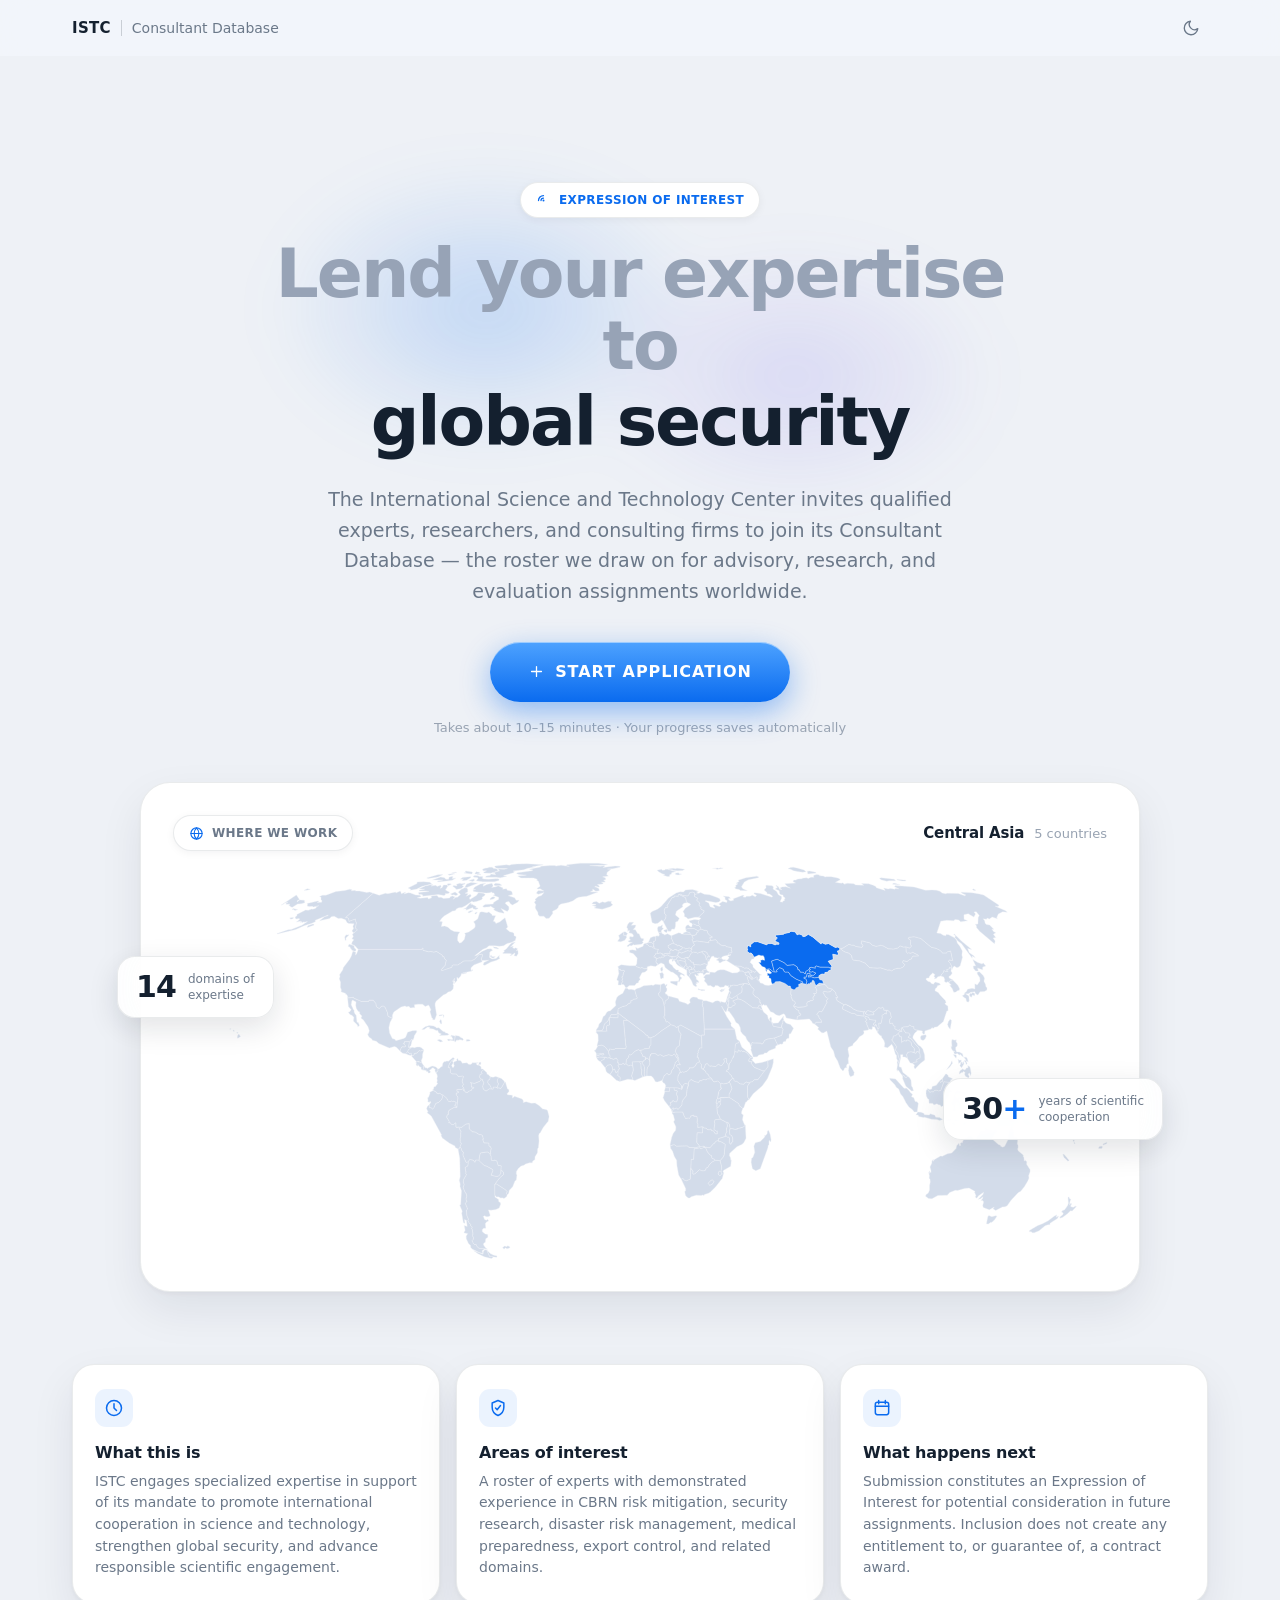
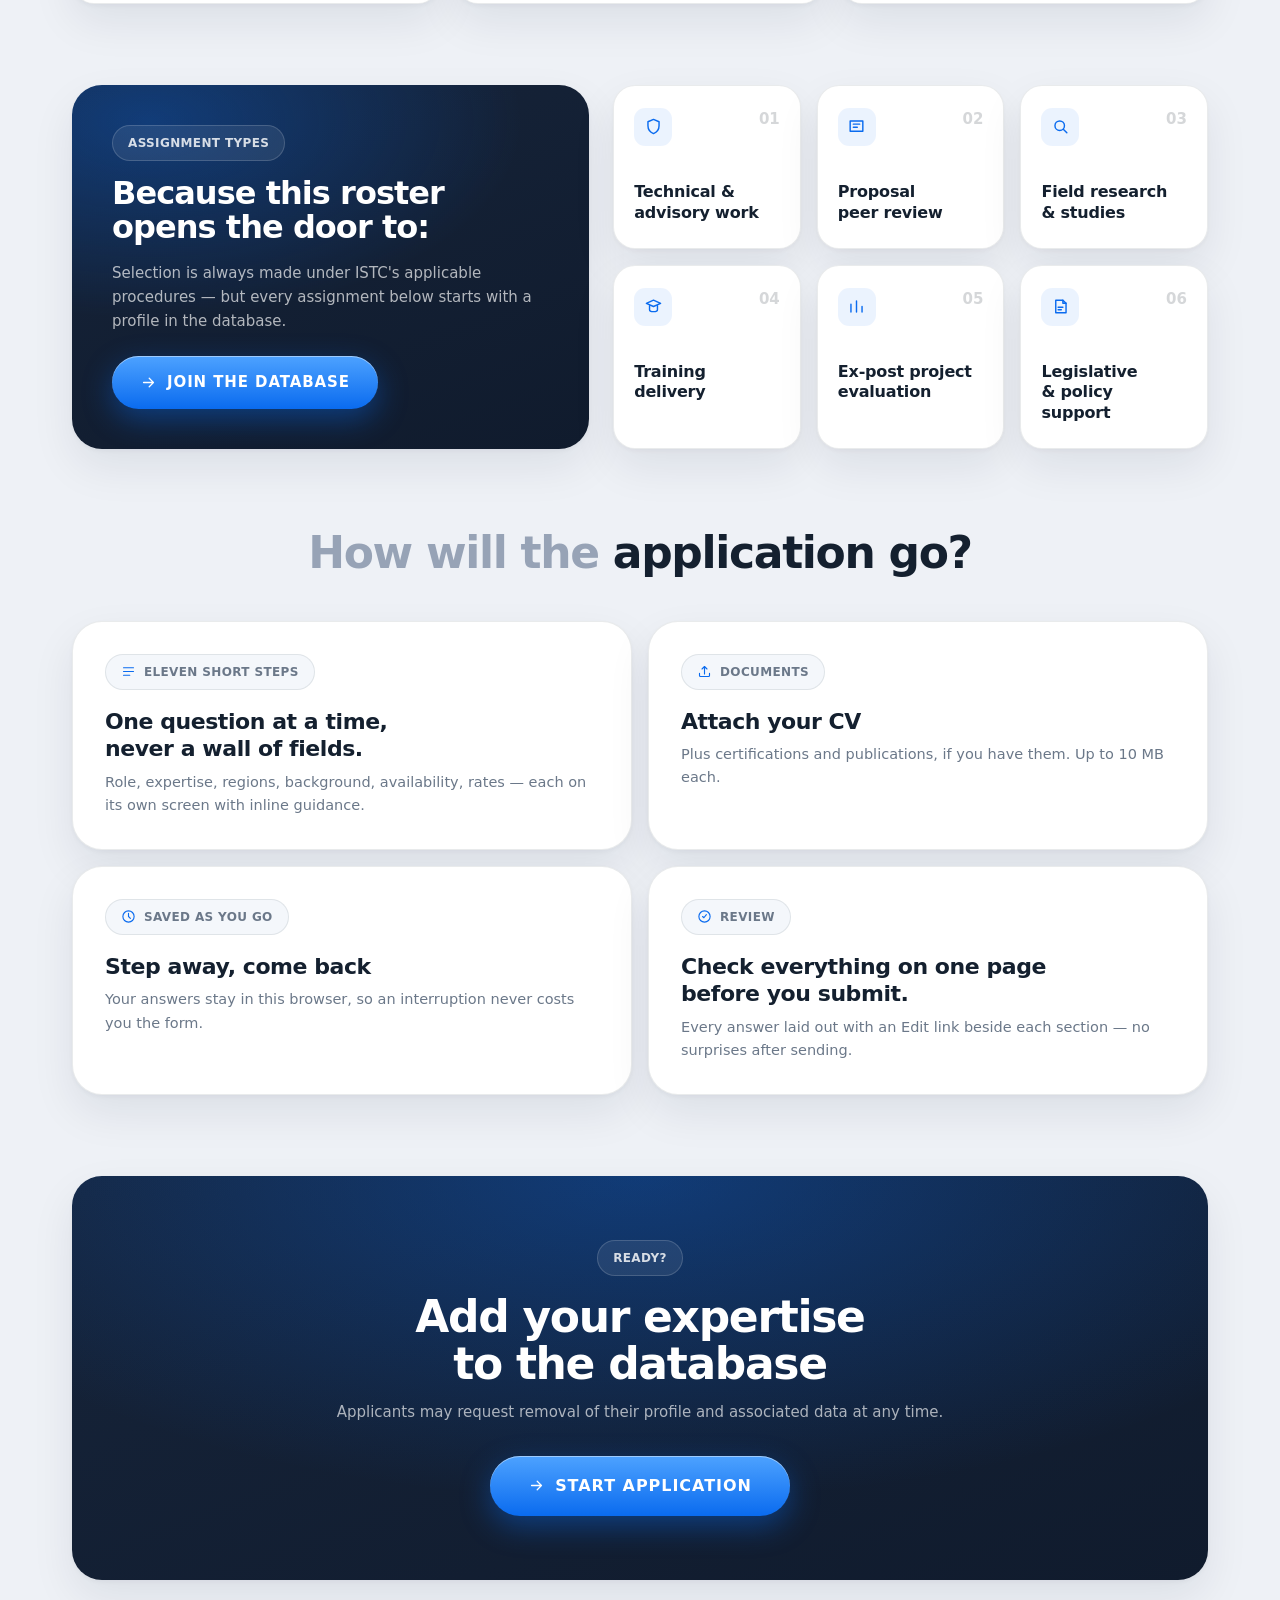
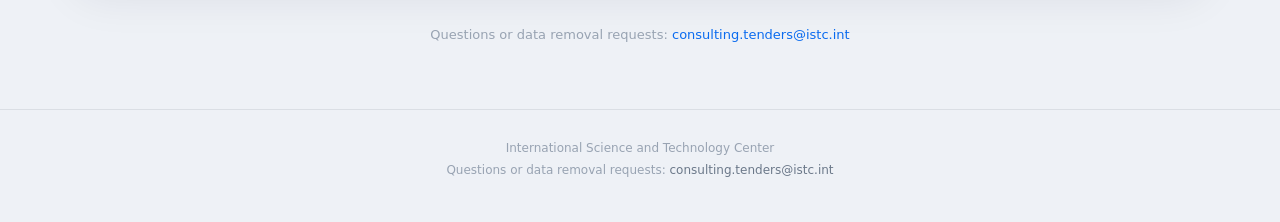
==== index.html @ 2505aa6f "Add a solid/duotone icon set across the form 40 hand-built glyphs (filled shapes with a lighter back" ====
<!DOCTYPE html>
<html lang="en">
<head>
  <meta charset="UTF-8" />
  <meta name="viewport" content="width=device-width, initial-scale=1.0" />
  <script>try { document.documentElement.dataset.theme = localStorage.getItem('istc-theme') || 'light'; } catch (e) { document.documentElement.dataset.theme = 'light'; }</script>
  <title>ISTC Consultant Database — Expression of Interest</title>
  <meta name="description" content="Submit an Expression of Interest for inclusion in the ISTC Consultant Database." />
  <link rel="icon" href="data:image/svg+xml,%3Csvg xmlns='http://www.w3.org/2000/svg' viewBox='0 0 64 64'%3E%3Crect width='64' height='64' rx='14' fill='%230a6bef'/%3E%3Ctext x='32' y='42' font-family='-apple-system,Helvetica,Arial' font-size='26' font-weight='700' fill='white' text-anchor='middle'%3EI%3C/text%3E%3C/svg%3E" />
  <!-- ?v= is a cache-busting token: bump it on every deploy so returning
       visitors never run a stale mix of old CSS with new JS. -->
  <link rel="stylesheet" href="styles.css?v=2026-08-10b" />
</head>
<body>

  <header class="site-header" id="siteHeader">
    <div class="header-inner">
      <div class="brand">
        <span class="brand-mark">ISTC</span>
        <span class="brand-divider" aria-hidden="true"></span>
        <span class="brand-name">Consultant Database</span>
      </div>
      <div class="header-actions">
        <div class="step-indicator" id="stepIndicator" aria-live="polite"></div>
        <button class="theme-toggle" id="themeToggle" type="button" aria-label="Switch to dark appearance">
          <svg class="icon-moon" viewBox="0 0 24 24" fill="none" stroke="currentColor" stroke-width="1.8" stroke-linecap="round" stroke-linejoin="round" aria-hidden="true"><path d="M21 12.8A9 9 0 1 1 11.2 3a7 7 0 0 0 9.8 9.8z"/></svg>
          <svg class="icon-sun" viewBox="0 0 24 24" fill="none" stroke="currentColor" stroke-width="1.8" stroke-linecap="round" stroke-linejoin="round" aria-hidden="true"><circle cx="12" cy="12" r="4"/><path d="M12 2v2m0 16v2M4.9 4.9l1.4 1.4m11.4 11.4l1.4 1.4M2 12h2m16 0h2M4.9 19.1l1.4-1.4m11.4-11.4l1.4-1.4"/></svg>
        </button>
      </div>
    </div>
    <div class="progress-track" aria-hidden="true">
      <div class="progress-fill" id="progressFill"></div>
    </div>
    <nav class="stepper" id="stepper" aria-label="Application steps" hidden>
      <div class="stepper-track" id="stepperTrack"></div>
    </nav>
  </header>

  <main id="main">

    <!-- ============ LANDING ============ -->
    <section class="step step-intro" data-step="intro">

      <div class="hero">
        <div class="hero-glow" aria-hidden="true"></div>

        <span class="pill pill-live">
          <svg viewBox="0 0 24 24" fill="none" stroke="currentColor" stroke-width="2" stroke-linecap="round" aria-hidden="true"><path d="M4 12a8 8 0 0 1 8-8"/><path d="M8 12a4 4 0 0 1 4-4"/><circle cx="12" cy="12" r="1.6" fill="currentColor" stroke="none"/></svg>
          Expression of Interest
        </span>

        <h1 class="hero-title">
          <span class="line"><span class="soft">Lend your expertise to</span></span>
          <span class="line"><span class="strong">global security</span></span>
        </h1>

        <p class="hero-lead">
          The International Science and Technology Center invites qualified experts,
          researchers, and consulting firms to join its Consultant Database —
          the roster we draw on for advisory, research, and evaluation assignments worldwide.
        </p>

        <div class="hero-cta">
          <button class="btn btn-glow btn-large" id="startBtn" type="button">
            <svg viewBox="0 0 24 24" fill="none" stroke="currentColor" stroke-width="1.8" stroke-linecap="round" stroke-linejoin="round" aria-hidden="true"><path d="M12 5v14M5 12h14"/></svg>
            Start application
          </button>
          <p class="hero-time">Takes about 10–15 minutes · Your progress saves automatically</p>
        </div>
      </div>

      <!-- Interactive world map -->
      <div class="map-showcase">
        <div class="map-showcase-head">
          <span class="pill">
            <svg viewBox="0 0 24 24" fill="none" stroke="currentColor" stroke-width="1.8" stroke-linecap="round" stroke-linejoin="round" aria-hidden="true"><circle cx="12" cy="12" r="9"/><path d="M3 12h18M12 3c2.5 2.6 3.8 5.7 3.8 9S14.5 18.4 12 21c-2.5-2.6-3.8-5.7-3.8-9S9.5 5.6 12 3z"/></svg>
            Where we work
          </span>
          <p class="map-showcase-caption" id="tourCaption" aria-live="polite">
            <span class="tour-region">Central Asia</span>
            <span class="tour-count">5 countries</span>
          </p>
        </div>
        <div class="map-stage" id="showcaseMap"></div>
        <div class="map-float map-float-a">
          <span class="map-float-num">14</span>
          <span class="map-float-label">domains of<br />expertise</span>
        </div>
        <div class="map-float map-float-b">
          <span class="map-float-num">30<span class="plus">+</span></span>
          <span class="map-float-label">years of scientific<br />cooperation</span>
        </div>
      </div>

      <!-- What this is -->
      <section class="intro-section">
        <div class="intro-cards">
          <div class="intro-card">
            <div class="intro-card-icon" aria-hidden="true">
              <svg viewBox="0 0 24 24" fill="none" stroke="currentColor" stroke-width="1.8" stroke-linecap="round" stroke-linejoin="round"><circle cx="12" cy="12" r="9"/><path d="M12 7v5l3 3"/></svg>
            </div>
            <h3>What this is</h3>
            <p>ISTC engages specialized expertise in support of its mandate to promote international cooperation in science and technology, strengthen global security, and advance responsible scientific engagement.</p>
          </div>
          <div class="intro-card">
            <div class="intro-card-icon" aria-hidden="true">
              <svg viewBox="0 0 24 24" fill="none" stroke="currentColor" stroke-width="1.8" stroke-linecap="round" stroke-linejoin="round"><path d="M9 12l2 2 4-5"/><path d="M12 3l7 3v5c0 5-3.5 8.5-7 10-3.5-1.5-7-5-7-10V6l7-3z"/></svg>
            </div>
            <h3>Areas of interest</h3>
            <p>A roster of experts with demonstrated experience in CBRN risk mitigation, security research, disaster risk management, medical preparedness, export control, and related domains.</p>
          </div>
          <div class="intro-card">
            <div class="intro-card-icon" aria-hidden="true">
              <svg viewBox="0 0 24 24" fill="none" stroke="currentColor" stroke-width="1.8" stroke-linecap="round" stroke-linejoin="round"><rect x="4" y="5" width="16" height="15" rx="2.5"/><path d="M8 3v4M16 3v4M4 10h16"/></svg>
            </div>
            <h3>What happens next</h3>
            <p>Submission constitutes an Expression of Interest for potential consideration in future assignments. Inclusion does not create any entitlement to, or guarantee of, a contract award.</p>
          </div>
        </div>
      </section>

      <!-- What you could work on -->
      <section class="work-section">
        <div class="work-dark">
          <span class="pill pill-dark">Assignment types</span>
          <h2 class="work-dark-title">
            Because this roster<br />opens the door to:
          </h2>
          <p class="work-dark-text">
            Selection is always made under ISTC's applicable procedures — but every
            assignment below starts with a profile in the database.
          </p>
          <button class="btn btn-glow" id="startBtn3" type="button">
            <svg viewBox="0 0 24 24" fill="none" stroke="currentColor" stroke-width="1.8" stroke-linecap="round" stroke-linejoin="round" aria-hidden="true"><path d="M5 12h14M13 6l6 6-6 6"/></svg>
            Join the database
          </button>
        </div>

        <div class="work-grid">
          <article class="work-card">
            <span class="work-icon" aria-hidden="true">
              <svg viewBox="0 0 24 24" fill="none" stroke="currentColor" stroke-width="1.8" stroke-linecap="round" stroke-linejoin="round"><path d="M12 3l7 3v5c0 5-3.5 8.5-7 10-3.5-1.5-7-5-7-10V6l7-3z"/></svg>
            </span>
            <span class="work-num">01</span>
            <h3>Technical &amp;<br />advisory work</h3>
          </article>
          <article class="work-card">
            <span class="work-icon" aria-hidden="true">
              <svg viewBox="0 0 24 24" fill="none" stroke="currentColor" stroke-width="1.8" stroke-linecap="round" stroke-linejoin="round"><path d="M4 5h16v13H4z"/><path d="M8 9h8M8 13h5"/></svg>
            </span>
            <span class="work-num">02</span>
            <h3>Proposal<br />peer review</h3>
          </article>
          <article class="work-card">
            <span class="work-icon" aria-hidden="true">
              <svg viewBox="0 0 24 24" fill="none" stroke="currentColor" stroke-width="1.8" stroke-linecap="round" stroke-linejoin="round"><circle cx="11" cy="11" r="6"/><path d="M20 20l-4.5-4.5"/></svg>
            </span>
            <span class="work-num">03</span>
            <h3>Field research<br />&amp; studies</h3>
          </article>
          <article class="work-card">
            <span class="work-icon" aria-hidden="true">
              <svg viewBox="0 0 24 24" fill="none" stroke="currentColor" stroke-width="1.8" stroke-linecap="round" stroke-linejoin="round"><path d="M3 8l9-4 9 4-9 4-9-4z"/><path d="M7 11v5c0 1.4 2.2 2.5 5 2.5s5-1.1 5-2.5v-5"/></svg>
            </span>
            <span class="work-num">04</span>
            <h3>Training<br />delivery</h3>
          </article>
          <article class="work-card">
            <span class="work-icon" aria-hidden="true">
              <svg viewBox="0 0 24 24" fill="none" stroke="currentColor" stroke-width="1.8" stroke-linecap="round" stroke-linejoin="round"><path d="M5 19V9M12 19V5M19 19v-7"/></svg>
            </span>
            <span class="work-num">05</span>
            <h3>Ex-post project<br />evaluation</h3>
          </article>
          <article class="work-card">
            <span class="work-icon" aria-hidden="true">
              <svg viewBox="0 0 24 24" fill="none" stroke="currentColor" stroke-width="1.8" stroke-linecap="round" stroke-linejoin="round"><path d="M6 4h9l4 4v12H6z"/><path d="M15 4v4h4"/><path d="M9 13h6M9 16h4"/></svg>
            </span>
            <span class="work-num">06</span>
            <h3>Legislative<br />&amp; policy support</h3>
          </article>
        </div>
      </section>

      <!-- How it works -->
      <section class="how">
        <h2 class="section-title">
          <span class="soft">How will the</span>
          <span class="strong">application go?</span>
        </h2>
        <div class="how-grid">
          <article class="how-card how-card-wide">
            <span class="pill">
              <svg viewBox="0 0 24 24" fill="none" stroke="currentColor" stroke-width="1.8" stroke-linecap="round" stroke-linejoin="round" aria-hidden="true"><path d="M4 6h16M4 12h16M4 18h10"/></svg>
              Eleven short steps
            </span>
            <h3>One question at a time,<br />never a wall of fields.</h3>
            <p>Role, expertise, regions, background, availability, rates — each on its own screen with inline guidance.</p>
          </article>
          <article class="how-card">
            <span class="pill">
              <svg viewBox="0 0 24 24" fill="none" stroke="currentColor" stroke-width="1.8" stroke-linecap="round" stroke-linejoin="round" aria-hidden="true"><path d="M12 16V4m0 0L8 8m4-4l4 4"/><path d="M4 15v3.5A1.5 1.5 0 0 0 5.5 20h13a1.5 1.5 0 0 0 1.5-1.5V15"/></svg>
              Documents
            </span>
            <h3>Attach your CV</h3>
            <p>Plus certifications and publications, if you have them. Up to 10 MB each.</p>
          </article>
          <article class="how-card">
            <span class="pill">
              <svg viewBox="0 0 24 24" fill="none" stroke="currentColor" stroke-width="1.8" stroke-linecap="round" stroke-linejoin="round" aria-hidden="true"><circle cx="12" cy="12" r="9"/><path d="M12 7v5l3 3"/></svg>
              Saved as you go
            </span>
            <h3>Step away, come back</h3>
            <p>Your answers stay in this browser, so an interruption never costs you the form.</p>
          </article>
          <article class="how-card how-card-wide">
            <span class="pill">
              <svg viewBox="0 0 24 24" fill="none" stroke="currentColor" stroke-width="1.8" stroke-linecap="round" stroke-linejoin="round" aria-hidden="true"><path d="M9 12l2 2 4-5"/><circle cx="12" cy="12" r="9"/></svg>
              Review
            </span>
            <h3>Check everything on one page<br />before you submit.</h3>
            <p>Every answer laid out with an Edit link beside each section — no surprises after sending.</p>
          </article>
        </div>
      </section>

      <!-- Closing CTA -->
      <section class="closer">
        <span class="pill pill-dark">Ready?</span>
        <h2 class="closer-title">Add your expertise<br />to the database</h2>
        <p class="closer-text">
          Applicants may request removal of their profile and associated data at any time.
        </p>
        <button class="btn btn-glow btn-large" id="startBtn2" type="button">
          <svg viewBox="0 0 24 24" fill="none" stroke="currentColor" stroke-width="1.8" stroke-linecap="round" stroke-linejoin="round" aria-hidden="true"><path d="M5 12h14M13 6l6 6-6 6"/></svg>
          Start application
        </button>
      </section>

      <p class="intro-privacy">
        Questions or data removal requests:
        <a href="mailto:consulting.tenders@istc.int">consulting.tenders@istc.int</a>
      </p>
    </section>

    <form id="eoiForm" novalidate>

      <!-- ============ STEP 1 · APPLICATION TYPE ============ -->
      <section class="step" data-step="1" hidden>
        <div class="step-card">
          <h2 class="step-title" tabindex="-1">Application Type</h2>
          <p class="step-subtitle">Tell us how you would like to work with ISTC.</p>

          <fieldset class="field">
            <legend class="field-label">Role <span class="req" aria-hidden="true">*</span></legend>
            <div class="option-group" data-error-anchor="role">
              <label class="option">
                <input type="radio" name="role" value="Consultant (Technical / Advisory Assignments)" />
                <span class="option-check" aria-hidden="true"></span>
                <span class="option-body">
                  <span class="option-title">Consultant</span>
                  <span class="option-desc">Technical / advisory assignments</span>
                </span>
              </label>
              <label class="option">
                <input type="radio" name="role" value="Peer reviewer (Proposal / Project Evaluation)" />
                <span class="option-check" aria-hidden="true"></span>
                <span class="option-body">
                  <span class="option-title">Peer reviewer</span>
                  <span class="option-desc">Proposal / project evaluation</span>
                </span>
              </label>
              <label class="option">
                <input type="radio" name="role" value="Researcher (research, implementation, training, and evaluation)" />
                <span class="option-check" aria-hidden="true"></span>
                <span class="option-body">
                  <span class="option-title">Researcher</span>
                  <span class="option-desc">Research, implementation, training, and evaluation</span>
                </span>
              </label>
            </div>
            <p class="field-error" data-error-for="role" role="alert" hidden></p>
          </fieldset>

          <fieldset class="field">
            <legend class="field-label">Legal Status <span class="req" aria-hidden="true">*</span></legend>
            <div class="option-group option-group-row" data-error-anchor="legalStatus">
              <label class="option">
                <input type="radio" name="legalStatus" value="Individual Consultant" />
                <span class="option-check" aria-hidden="true"></span>
                <span class="option-body">
                  <span class="option-title">Individual</span>
                  <span class="option-desc">Individual consultant</span>
                </span>
              </label>
              <label class="option">
                <input type="radio" name="legalStatus" value="Consulting Firm / Organization" />
                <span class="option-check" aria-hidden="true"></span>
                <span class="option-body">
                  <span class="option-title">Firm</span>
                  <span class="option-desc">Consulting firm / organization</span>
                </span>
              </label>
            </div>
            <p class="field-error" data-error-for="legalStatus" role="alert" hidden></p>
          </fieldset>
        </div>
      </section>

      <!-- ============ STEP 2 · GENERAL INFORMATION ============ -->
      <section class="step" data-step="2" hidden>
        <div class="step-card">
          <h2 class="step-title" tabindex="-1">General Information</h2>
          <p class="step-subtitle">How can we reach you?</p>

          <div class="field" id="orgNameField" hidden>
            <label class="field-label" for="orgName">Organization Name <span class="req" aria-hidden="true">*</span></label>
            <input class="text-input" type="text" id="orgName" name="orgName" autocomplete="organization" />
            <p class="field-error" data-error-for="orgName" role="alert" hidden></p>
          </div>

          <div class="field">
            <label class="field-label" for="fullName" id="fullNameLabel">Full Name <span class="req" aria-hidden="true">*</span></label>
            <input class="text-input" type="text" id="fullName" name="fullName" autocomplete="name" />
            <p class="field-error" data-error-for="fullName" role="alert" hidden></p>
          </div>

          <div class="field-row">
            <div class="field">
              <label class="field-label" for="nationality">Nationality <span class="req" aria-hidden="true">*</span></label>
              <input class="text-input" type="text" id="nationality" name="nationality" autocomplete="off" placeholder="Start typing…" />
              <p class="field-error" data-error-for="nationality" role="alert" hidden></p>
            </div>
            <div class="field">
              <label class="field-label" for="countryResidence">Country of Residence <span class="req" aria-hidden="true">*</span></label>
              <input class="text-input" type="text" id="countryResidence" name="countryResidence" autocomplete="off" placeholder="Start typing…" />
              <p class="field-error" data-error-for="countryResidence" role="alert" hidden></p>
            </div>
          </div>

          <div class="field-row">
            <div class="field">
              <label class="field-label" for="email">Email Address <span class="req" aria-hidden="true">*</span></label>
              <input class="text-input" type="email" id="email" name="email" autocomplete="email" inputmode="email" />
              <p class="field-error" data-error-for="email" role="alert" hidden></p>
            </div>
            <div class="field">
              <label class="field-label" for="phone">Phone Number <span class="req" aria-hidden="true">*</span></label>
              <input class="text-input" type="tel" id="phone" name="phone" autocomplete="tel" inputmode="tel" placeholder="+1 234 567 8900" />
              <p class="field-error" data-error-for="phone" role="alert" hidden></p>
            </div>
          </div>
        </div>
      </section>

      <!-- ============ STEP 3 · SUPPORTING DOCUMENTS ============ -->
      <section class="step" data-step="3" hidden>
        <div class="step-card">
          <h2 class="step-title" tabindex="-1">Supporting Documents</h2>
          <p class="step-subtitle">PDF or Word documents, one file each, up to 10 MB.</p>

          <div class="field">
            <span class="field-label" id="cvLabel">Curriculum Vitae <span class="req" aria-hidden="true">*</span></span>
            <div class="dropzone" data-file-key="cv" tabindex="0" role="button" aria-labelledby="cvLabel" aria-describedby="cvHint">
              <input type="file" accept=".pdf,.doc,.docx,.rtf,.odt,.txt" hidden />
              <div class="dropzone-empty">
                <svg class="dropzone-icon" viewBox="0 0 24 24" fill="none" stroke="currentColor" stroke-width="1.6" stroke-linecap="round" stroke-linejoin="round" aria-hidden="true"><path d="M12 16V4m0 0l-4 4m4-4l4 4"/><path d="M4 15v3.5A1.5 1.5 0 0 0 5.5 20h13a1.5 1.5 0 0 0 1.5-1.5V15"/></svg>
                <span class="dropzone-text"><strong>Choose a file</strong> or drag it here</span>
                <span class="dropzone-hint" id="cvHint">Max 10 MB</span>
              </div>
              <div class="file-chip" hidden>
                <svg class="file-chip-icon" viewBox="0 0 24 24" fill="none" stroke="currentColor" stroke-width="1.6" stroke-linecap="round" stroke-linejoin="round" aria-hidden="true"><path d="M14 3H7a2 2 0 0 0-2 2v14a2 2 0 0 0 2 2h10a2 2 0 0 0 2-2V8z"/><path d="M14 3v5h5"/></svg>
                <span class="file-chip-info">
                  <span class="file-chip-name"></span>
                  <span class="file-chip-size"></span>
                </span>
                <button type="button" class="file-chip-remove" aria-label="Remove file">
                  <svg viewBox="0 0 24 24" fill="none" stroke="currentColor" stroke-width="2" stroke-linecap="round" aria-hidden="true"><path d="M6 6l12 12M18 6L6 18"/></svg>
                </button>
              </div>
            </div>
            <p class="field-error" data-error-for="cv" role="alert" hidden></p>
          </div>

          <div class="field">
            <span class="field-label" id="certLabel">Relevant Certifications <span class="optional">Optional</span></span>
            <div class="dropzone" data-file-key="certifications" tabindex="0" role="button" aria-labelledby="certLabel">
              <input type="file" accept=".pdf,.doc,.docx,.rtf,.odt,.txt" hidden />
              <div class="dropzone-empty">
                <svg class="dropzone-icon" viewBox="0 0 24 24" fill="none" stroke="currentColor" stroke-width="1.6" stroke-linecap="round" stroke-linejoin="round" aria-hidden="true"><path d="M12 16V4m0 0l-4 4m4-4l4 4"/><path d="M4 15v3.5A1.5 1.5 0 0 0 5.5 20h13a1.5 1.5 0 0 0 1.5-1.5V15"/></svg>
                <span class="dropzone-text"><strong>Choose a file</strong> or drag it here</span>
                <span class="dropzone-hint">Max 10 MB</span>
              </div>
              <div class="file-chip" hidden>
                <svg class="file-chip-icon" viewBox="0 0 24 24" fill="none" stroke="currentColor" stroke-width="1.6" stroke-linecap="round" stroke-linejoin="round" aria-hidden="true"><path d="M14 3H7a2 2 0 0 0-2 2v14a2 2 0 0 0 2 2h10a2 2 0 0 0 2-2V8z"/><path d="M14 3v5h5"/></svg>
                <span class="file-chip-info">
                  <span class="file-chip-name"></span>
                  <span class="file-chip-size"></span>
                </span>
                <button type="button" class="file-chip-remove" aria-label="Remove file">
                  <svg viewBox="0 0 24 24" fill="none" stroke="currentColor" stroke-width="2" stroke-linecap="round" aria-hidden="true"><path d="M6 6l12 12M18 6L6 18"/></svg>
                </button>
              </div>
            </div>
            <p class="field-error" data-error-for="certifications" role="alert" hidden></p>
          </div>

          <div class="field">
            <span class="field-label" id="pubLabel">Publications <span class="optional">Optional</span></span>
            <div class="dropzone" data-file-key="publications" tabindex="0" role="button" aria-labelledby="pubLabel">
              <input type="file" accept=".pdf,.doc,.docx,.rtf,.odt,.txt" hidden />
              <div class="dropzone-empty">
                <svg class="dropzone-icon" viewBox="0 0 24 24" fill="none" stroke="currentColor" stroke-width="1.6" stroke-linecap="round" stroke-linejoin="round" aria-hidden="true"><path d="M12 16V4m0 0l-4 4m4-4l4 4"/><path d="M4 15v3.5A1.5 1.5 0 0 0 5.5 20h13a1.5 1.5 0 0 0 1.5-1.5V15"/></svg>
                <span class="dropzone-text"><strong>Choose a file</strong> or drag it here</span>
                <span class="dropzone-hint">Max 10 MB</span>
              </div>
              <div class="file-chip" hidden>
                <svg class="file-chip-icon" viewBox="0 0 24 24" fill="none" stroke="currentColor" stroke-width="1.6" stroke-linecap="round" stroke-linejoin="round" aria-hidden="true"><path d="M14 3H7a2 2 0 0 0-2 2v14a2 2 0 0 0 2 2h10a2 2 0 0 0 2-2V8z"/><path d="M14 3v5h5"/></svg>
                <span class="file-chip-info">
                  <span class="file-chip-name"></span>
                  <span class="file-chip-size"></span>
                </span>
                <button type="button" class="file-chip-remove" aria-label="Remove file">
                  <svg viewBox="0 0 24 24" fill="none" stroke="currentColor" stroke-width="2" stroke-linecap="round" aria-hidden="true"><path d="M6 6l12 12M18 6L6 18"/></svg>
                </button>
              </div>
            </div>
            <p class="field-error" data-error-for="publications" role="alert" hidden></p>
          </div>
        </div>
      </section>

      <!-- ============ STEP 4 · AREA OF EXPERTISE ============ -->
      <section class="step" data-step="4" hidden>
        <div class="step-card">
          <h2 class="step-title" tabindex="-1">Area of Expertise</h2>
          <p class="step-subtitle">Select all areas that apply to your experience.</p>

          <fieldset class="field">
            <legend class="visually-hidden">Area of expertise</legend>
            <div class="option-group option-grid" data-error-anchor="expertise">
              <!-- options injected by app.js -->
            </div>
            <div class="field other-field" id="expertiseOtherField" hidden>
              <label class="field-label" for="expertiseOther">Please specify</label>
              <input class="text-input" type="text" id="expertiseOther" name="expertiseOther" />
              <p class="field-error" data-error-for="expertiseOther" role="alert" hidden></p>
            </div>
            <p class="field-error" data-error-for="expertise" role="alert" hidden></p>
          </fieldset>
        </div>
      </section>

      <!-- ============ STEP 5 · TECHNICAL PROFILE ============ -->
      <section class="step" data-step="5" hidden>
        <div class="step-card step-card-wide">
          <h2 class="step-title" tabindex="-1">Technical Profile</h2>
          <p class="step-subtitle">Your experience at a glance.</p>

          <fieldset class="field">
            <legend class="field-label">Years of Relevant Experience <span class="req" aria-hidden="true">*</span></legend>
            <div class="segmented" data-error-anchor="experience" role="radiogroup" aria-label="Years of relevant experience">
              <label class="segment"><input type="radio" name="experience" value="3-5 years" /><span>3–5</span></label>
              <label class="segment"><input type="radio" name="experience" value="5-10 years" /><span>5–10</span></label>
              <label class="segment"><input type="radio" name="experience" value="10-15 years" /><span>10–15</span></label>
              <label class="segment"><input type="radio" name="experience" value="15+ years" /><span>15+</span></label>
            </div>
            <p class="segmented-caption">years</p>
            <p class="field-error" data-error-for="experience" role="alert" hidden></p>
          </fieldset>

          <div class="field" data-error-anchor="geography">
            <span class="field-label">Geographic Experience <span class="req" aria-hidden="true">*</span></span>
            <p class="field-hint">
              Click countries on the map, or add a whole region at once. Search by name if it's
              easier — everything you pick appears below the map.
            </p>

            <div class="picker">
              <div class="picker-toolbar">
                <div class="picker-search combo-anchor">
                  <svg class="picker-search-icon" viewBox="0 0 24 24" fill="none" stroke="currentColor" stroke-width="1.8" stroke-linecap="round" aria-hidden="true"><circle cx="11" cy="11" r="6"/><path d="M20 20l-4.5-4.5"/></svg>
                  <input type="text" id="countrySearch" placeholder="Search for a country…" autocomplete="off" aria-label="Search for a country to add" />
                </div>
                <button type="button" class="picker-clear" id="clearCountries" hidden>Clear all</button>
              </div>

              <div class="region-chips" id="regionChips"></div>

              <div class="map-stage map-stage-picker" id="pickerMap"></div>

              <div class="picker-footer">
                <span class="picker-count" id="countryCount" aria-live="polite">No countries selected yet</span>
              </div>
              <div class="country-chips" id="countryChips"></div>
            </div>
            <p class="field-error" data-error-for="geography" role="alert" hidden></p>
          </div>
        </div>
      </section>

      <!-- ============ STEP 6 · PROFESSIONAL BACKGROUND ============ -->
      <section class="step" data-step="6" hidden>
        <div class="step-card">
          <h2 class="step-title" tabindex="-1">Professional Background</h2>
          <p class="step-subtitle">Tell us about your expertise in your own words.</p>

          <div class="field">
            <label class="field-label" for="languageInput">Languages <span class="req" aria-hidden="true">*</span></label>
            <p class="field-hint">Start typing and pick from the list. Add as many as apply, then set your proficiency for each.</p>
            <div class="text-input chip-field" id="languageField" data-error-anchor="languages">
              <span id="languageChips"></span>
              <input type="text" id="languageInput" placeholder="Type a language…" autocomplete="off" />
            </div>
            <p class="field-error" data-error-for="languages" role="alert" hidden></p>
          </div>

          <div class="field">
            <label class="field-label" for="summary">Summary of Expertise and/or Research Experience <span class="req" aria-hidden="true">*</span></label>
            <p class="field-hint">Minimum 500 words</p>
            <textarea class="text-input textarea" id="summary" name="summary" rows="10"></textarea>
            <div class="word-counter" id="summaryCounter" aria-live="polite">0 / 500 words</div>
            <p class="field-error" data-error-for="summary" role="alert" hidden></p>
          </div>

          <div class="field">
            <span class="field-label">Key Assignments / Achievements <span class="req" aria-hidden="true">*</span></span>
            <p class="field-hint">
              Add up to three (3) assignments or achievements from the last 5–7 years that best
              demonstrate your expertise. For each one, include the title of the project, client /
              organization, country, duration, your role, and a short description. The first one is required.
            </p>
            <div id="assignmentsList" data-error-anchor="assignments"></div>
            <button type="button" class="btn-add" id="addAssignment">
              <svg viewBox="0 0 24 24" fill="none" stroke="currentColor" stroke-width="2" stroke-linecap="round" aria-hidden="true"><path d="M12 5v14M5 12h14"/></svg>
              Add another assignment
            </button>
            <p class="field-error" data-error-for="assignments" role="alert" hidden></p>
          </div>
        </div>
      </section>

      <!-- ============ STEP 7 · AVAILABILITY ============ -->
      <section class="step" data-step="7" hidden>
        <div class="step-card">
          <h2 class="step-title" tabindex="-1">Availability</h2>
          <p class="step-subtitle">What kinds of assignments can you take on? Select all that apply.</p>

          <fieldset class="field">
            <legend class="visually-hidden">Availability</legend>
            <div class="option-group" data-error-anchor="availability">
              <label class="option">
                <input type="checkbox" name="availability" value="Short-term assignments (<3 months)" />
                <span class="option-check option-check-square" aria-hidden="true"></span>
                <span class="option-body"><span class="option-title">Short-term assignments</span><span class="option-desc">Under 3 months</span></span>
              </label>
              <label class="option">
                <input type="checkbox" name="availability" value="Medium-term (3-12 months)" />
                <span class="option-check option-check-square" aria-hidden="true"></span>
                <span class="option-body"><span class="option-title">Medium-term</span><span class="option-desc">3–12 months</span></span>
              </label>
              <label class="option">
                <input type="checkbox" name="availability" value="Long-term (>12 months)" />
                <span class="option-check option-check-square" aria-hidden="true"></span>
                <span class="option-body"><span class="option-title">Long-term</span><span class="option-desc">Over 12 months</span></span>
              </label>
              <label class="option">
                <input type="checkbox" name="availability" value="Remote only" />
                <span class="option-check option-check-square" aria-hidden="true"></span>
                <span class="option-body"><span class="option-title">Remote only</span></span>
              </label>
              <label class="option">
                <input type="checkbox" name="availability" value="Field-based assignments possible" />
                <span class="option-check option-check-square" aria-hidden="true"></span>
                <span class="option-body"><span class="option-title">Field-based assignments possible</span></span>
              </label>
            </div>
            <p class="field-error" data-error-for="availability" role="alert" hidden></p>
          </fieldset>
        </div>
      </section>

      <!-- ============ STEP 8 · RATES ============ -->
      <section class="step" data-step="8" hidden>
        <div class="step-card">
          <h2 class="step-title" tabindex="-1">Proposed Rate</h2>
          <p class="step-subtitle">Please indicate your proposed all-inclusive rates in EUR.</p>

          <div class="field-row">
            <div class="field">
              <label class="field-label" for="dailyRate">Daily rate <span class="req" aria-hidden="true">*</span></label>
              <div class="rate-input">
                <span class="rate-prefix" aria-hidden="true">€</span>
                <input class="text-input" type="number" id="dailyRate" name="dailyRate" min="0" step="10" inputmode="numeric" placeholder="0" />
                <span class="rate-suffix" aria-hidden="true">/ day</span>
              </div>
              <p class="field-error" data-error-for="dailyRate" role="alert" hidden></p>
            </div>
            <div class="field">
              <label class="field-label" for="hourlyRate">Hourly rate <span class="req" aria-hidden="true">*</span></label>
              <div class="rate-input">
                <span class="rate-prefix" aria-hidden="true">€</span>
                <input class="text-input" type="number" id="hourlyRate" name="hourlyRate" min="0" step="5" inputmode="numeric" placeholder="0" />
                <span class="rate-suffix" aria-hidden="true">/ hour</span>
              </div>
              <p class="field-error" data-error-for="hourlyRate" role="alert" hidden></p>
            </div>
          </div>
          <p class="field-hint rate-hint" id="rateHint" hidden></p>
        </div>
      </section>

      <!-- ============ STEP 9 · PREVIOUS COLLABORATION ============ -->
      <section class="step" data-step="9" hidden>
        <div class="step-card">
          <h2 class="step-title" tabindex="-1">Previous Collaboration</h2>
          <p class="step-subtitle">Have you worked with ISTC before?</p>

          <fieldset class="field">
            <legend class="visually-hidden">Previous work with ISTC</legend>
            <div class="option-group option-group-row" data-error-anchor="previousWork">
              <label class="option">
                <input type="radio" name="previousWork" value="No" />
                <span class="option-check" aria-hidden="true"></span>
                <span class="option-body"><span class="option-title">No</span></span>
              </label>
              <label class="option">
                <input type="radio" name="previousWork" value="Yes" />
                <span class="option-check" aria-hidden="true"></span>
                <span class="option-body"><span class="option-title">Yes</span></span>
              </label>
            </div>
            <div class="field other-field" id="referenceField" hidden>
              <label class="field-label" for="referenceNumber">Assignment reference number <span class="req" aria-hidden="true">*</span></label>
              <input class="text-input" type="text" id="referenceNumber" name="referenceNumber" />
              <p class="field-error" data-error-for="referenceNumber" role="alert" hidden></p>
            </div>
            <p class="field-error" data-error-for="previousWork" role="alert" hidden></p>
          </fieldset>
        </div>
      </section>

      <!-- ============ STEP 10 · DECLARATIONS ============ -->
      <section class="step" data-step="10" hidden>
        <div class="step-card">
          <h2 class="step-title" tabindex="-1">Declarations</h2>
          <p class="step-subtitle">Please read and confirm the statements below.</p>

          <div class="declaration">
            <h3 class="declaration-title">Conflict of Interest</h3>
            <p class="declaration-text">
              I declare that the information provided is accurate and complete. I agree to inform ISTC
              of any potential conflicts of interest related to future assignments.
            </p>
            <label class="option option-agree" data-error-anchor="conflictAgree">
              <input type="checkbox" name="conflictAgree" value="I agree" />
              <span class="option-check option-check-square" aria-hidden="true"></span>
              <span class="option-body"><span class="option-title">I agree</span></span>
            </label>
            <p class="field-error" data-error-for="conflictAgree" role="alert" hidden></p>
          </div>

          <div class="declaration">
            <h3 class="declaration-title">Data Protection &amp; Disclaimer</h3>
            <p class="declaration-text">
              Submission of this form constitutes an Expression of Interest for inclusion in the ISTC
              Consultant Database. Inclusion in the database does not create any entitlement to, or
              guarantee of, a consultancy contract. Consultant selection shall be conducted in
              accordance with ISTC's applicable procedures and approval requirements.
            </p>
            <label class="option option-agree" data-error-anchor="dataAgree">
              <input type="checkbox" name="dataAgree" value="I acknowledge and agree" />
              <span class="option-check option-check-square" aria-hidden="true"></span>
              <span class="option-body"><span class="option-title">I acknowledge and agree</span></span>
            </label>
            <p class="field-error" data-error-for="dataAgree" role="alert" hidden></p>
          </div>
        </div>
      </section>

      <!-- ============ STEP 11 · REVIEW ============ -->
      <section class="step" data-step="11" hidden>
        <div class="step-card">
          <h2 class="step-title" tabindex="-1">Review &amp; Submit</h2>
          <p class="step-subtitle">Please check your answers before submitting.</p>
          <div id="reviewContent"></div>
          <p class="field-error" id="submitError" role="alert" hidden></p>
        </div>
      </section>

      <!-- ============ NAV ============ -->
      <div class="step-nav" id="stepNav" hidden>
        <button type="button" class="btn btn-ghost" id="backBtn">Back</button>
        <button type="button" class="btn btn-glow" id="nextBtn">Continue</button>
      </div>
    </form>

    <!-- ============ SUCCESS ============ -->
    <section class="step step-success" data-step="success" hidden>
      <div class="success-inner">
        <div class="success-mark" aria-hidden="true">
          <svg viewBox="0 0 64 64" fill="none">
            <circle cx="32" cy="32" r="30" stroke="currentColor" stroke-width="3" class="success-circle" />
            <path d="M20 33l8 8 16-17" stroke="currentColor" stroke-width="4" stroke-linecap="round" stroke-linejoin="round" class="success-tick" />
          </svg>
        </div>
        <h2 class="success-title" tabindex="-1">Thank you</h2>
        <p class="success-text">
          Your Expression of Interest has been received. ISTC will contact you should a suitable
          assignment arise. Inclusion in the Consultant Database does not guarantee a contract award.
        </p>
        <p class="success-text success-text-small">
          You may request removal of your profile at any time by writing to
          <a href="mailto:consulting.tenders@istc.int">consulting.tenders@istc.int</a>.
        </p>
      </div>
    </section>

  </main>

  <footer class="site-footer">
    <p>International Science and Technology Center</p>
    <p>
      Questions or data removal requests:
      <a href="mailto:consulting.tenders@istc.int">consulting.tenders@istc.int</a>
    </p>
  </footer>

  <script src="data.js?v=2026-08-10b"></script>
  <script src="map-data.js?v=2026-08-10b"></script>
  <script src="map.js?v=2026-08-10b"></script>
  <script src="app.js?v=2026-08-10b"></script>
  <!-- after app.js: it decorates the option cards app.js injects -->
  <script src="icons.js?v=2026-08-10b"></script>
  <script src="landing.js?v=2026-08-10b"></script>
</body>
</html>
---- styles.css ----
/* ============================================================
   ISTC Consultant Database — Expression of Interest
   Design system: soft blue-grey canvas, generous white cards,
   two-tone display type, glossy gradient CTAs, deep navy accents.
   Light by default; dark is opt-in via the header toggle.
   ============================================================ */

:root {
  --bg: #eef1f6;
  --surface: #ffffff;
  --surface-2: #f4f7fb;
  --surface-3: #eaeff6;
  --ink: #14202f;
  --ink-soft: #97a3b6;
  --text: #1c2735;
  --text-secondary: #6b7889;
  --text-tertiary: #98a3b2;
  --separator: rgba(20, 32, 47, 0.09);
  --separator-strong: rgba(20, 32, 47, 0.18);
  --accent: #0a6bef;
  --accent-2: #4da2ff;
  --accent-hover: #1a78f5;
  --accent-tint: rgba(10, 107, 239, 0.08);
  --accent-tint-2: rgba(10, 107, 239, 0.14);
  --dark-card: #101b2d;
  --dark-card-2: #16243a;
  --danger: #e02020;
  --danger-tint: rgba(224, 32, 32, 0.07);
  --success: #17a34a;
  --header-bg: rgba(244, 247, 251, 0.78);
  --menu-bg: rgba(255, 255, 255, 0.92);
  --card-shadow: 0 2px 4px rgba(16, 27, 45, 0.04), 0 18px 44px rgba(16, 27, 45, 0.08);
  --card-shadow-lift: 0 2px 4px rgba(16, 27, 45, 0.05), 0 30px 60px rgba(16, 27, 45, 0.13);
  --glow: 0 10px 30px rgba(10, 107, 239, 0.42);
  --glow-strong: 0 14px 40px rgba(10, 107, 239, 0.55);
  --focus-ring: 0 0 0 4px rgba(10, 107, 239, 0.32);
  --map-land: #d3dcea;
  --map-stroke: #eef1f6;
  --radius-xl: 30px;
  --radius-lg: 22px;
  --radius-md: 14px;
  --radius-sm: 10px;
  --ease-spring: cubic-bezier(0.32, 0.72, 0, 1);
  --ease-out: cubic-bezier(0.25, 0.1, 0.25, 1);
  color-scheme: light;
}

:root[data-theme="dark"] {
  --bg: #0a1120;
  --surface: #131d30;
  --surface-2: #182339;
  --surface-3: #1e2a42;
  --ink: #f2f6fc;
  --ink-soft: #6c7c95;
  --text: #eaf0f9;
  --text-secondary: #9aa8bd;
  --text-tertiary: #75839a;
  --separator: rgba(255, 255, 255, 0.1);
  --separator-strong: rgba(255, 255, 255, 0.22);
  --accent: #3b8dff;
  --accent-2: #6fb0ff;
  --accent-hover: #529cff;
  --accent-tint: rgba(59, 141, 255, 0.14);
  --accent-tint-2: rgba(59, 141, 255, 0.22);
  --dark-card: #172439;
  --dark-card-2: #1d2c45;
  --danger: #ff5c52;
  --danger-tint: rgba(255, 92, 82, 0.12);
  --success: #35d06a;
  --header-bg: rgba(13, 21, 37, 0.8);
  --menu-bg: rgba(24, 35, 57, 0.94);
  --card-shadow: 0 2px 4px rgba(0, 0, 0, 0.3), 0 18px 44px rgba(0, 0, 0, 0.4);
  --card-shadow-lift: 0 2px 4px rgba(0, 0, 0, 0.35), 0 30px 60px rgba(0, 0, 0, 0.5);
  --glow: 0 10px 30px rgba(59, 141, 255, 0.4);
  --glow-strong: 0 14px 40px rgba(59, 141, 255, 0.5);
  --map-land: #2b3a55;
  --map-stroke: #0a1120;
  color-scheme: dark;
}

* { box-sizing: border-box; margin: 0; padding: 0; }

/* Author `display` rules outrank the UA sheet's [hidden], so state it here:
   anything with the hidden attribute stays hidden (nav, dropzone states, chips). */
[hidden] { display: none !important; }

html { scroll-behavior: smooth; }

body {
  font: 100%/1.5 -apple-system, BlinkMacSystemFont, system-ui, "SF Pro Text", "Helvetica Neue", Arial, sans-serif;
  font-optical-sizing: auto;
  background: var(--bg);
  color: var(--text);
  -webkit-font-smoothing: antialiased;
  text-rendering: optimizeLegibility;
  min-height: 100vh;
  display: flex;
  flex-direction: column;
  overflow-x: hidden;
}

.visually-hidden {
  position: absolute; width: 1px; height: 1px;
  clip-path: inset(50%); overflow: hidden; white-space: nowrap;
}

/* ============ Header ============ */

.site-header {
  position: sticky;
  top: 0;
  z-index: 50;
  background: var(--header-bg);
  -webkit-backdrop-filter: blur(20px) saturate(180%);
  backdrop-filter: blur(20px) saturate(180%);
}

.site-header::after {
  content: "";
  position: absolute;
  inset: auto 0 0;
  height: 1px;
  background: var(--separator);
  opacity: 0;
  transition: opacity 300ms var(--ease-out);
}

.site-header.scrolled::after { opacity: 1; }

.header-inner {
  max-width: 1180px;
  margin: 0 auto;
  padding: 0 1.375rem;
  height: 3.5rem;
  display: flex;
  align-items: center;
  justify-content: space-between;
  gap: 1rem;
}

.brand { display: flex; align-items: center; gap: 0.625rem; min-width: 0; }

.brand-mark {
  font-weight: 800;
  font-size: 0.9375rem;
  letter-spacing: 0.02em;
  color: var(--ink);
}

.brand-divider { width: 1px; height: 1rem; background: var(--separator-strong); }

.brand-name {
  font-size: 0.875rem;
  color: var(--text-secondary);
  white-space: nowrap;
  overflow: hidden;
  text-overflow: ellipsis;
}

.header-actions { display: flex; align-items: center; gap: 0.75rem; }

.step-indicator {
  font-size: 0.8125rem;
  font-weight: 600;
  color: var(--text-secondary);
  font-variant-numeric: tabular-nums;
  white-space: nowrap;
}

.theme-toggle {
  width: 2.125rem;
  height: 2.125rem;
  border: 0;
  border-radius: 50%;
  background: transparent;
  color: var(--text-secondary);
  display: grid;
  place-items: center;
  cursor: pointer;
  transition: background 150ms var(--ease-out), color 150ms var(--ease-out), transform 120ms var(--ease-out);
}

.theme-toggle:hover { background: var(--accent-tint); color: var(--accent); }
.theme-toggle:active { transform: scale(0.92); }
.theme-toggle:focus-visible { outline: none; box-shadow: var(--focus-ring); }
.theme-toggle svg { width: 1.125rem; height: 1.125rem; }

:root[data-theme="dark"] .icon-moon { display: none; }
:root:not([data-theme="dark"]) .icon-sun { display: none; }

.progress-track { position: absolute; inset: auto 0 0; height: 2px; pointer-events: none; }

.progress-fill {
  height: 100%;
  width: 0%;
  background: linear-gradient(90deg, var(--accent-2), var(--accent));
  border-radius: 0 2px 2px 0;
  transition: width 500ms var(--ease-spring);
}

/* ============ Step navigator ============ */

.stepper {
  border-top: 1px solid var(--separator);
  overflow: hidden;
}

.stepper-track {
  display: flex;
  gap: 0.25rem;
  max-width: 1180px;
  margin: 0 auto;
  padding: 0.5rem 1.375rem;
  overflow-x: auto;
  scrollbar-width: none;
  scroll-behavior: smooth;
  -webkit-overflow-scrolling: touch;
}

.stepper-track::-webkit-scrollbar { display: none; }

.step-dot {
  flex: none;
  display: inline-flex;
  align-items: center;
  gap: 0.4375rem;
  font: inherit;
  font-size: 0.8125rem;
  font-weight: 600;
  letter-spacing: -0.005em;
  color: var(--text-secondary);
  background: transparent;
  border: 1px solid transparent;
  border-radius: 999px;
  padding: 0.375rem 0.75rem 0.375rem 0.375rem;
  cursor: pointer;
  white-space: nowrap;
  transition: background 180ms var(--ease-out), color 180ms var(--ease-out),
              border-color 180ms var(--ease-out), transform 140ms var(--ease-spring);
}

.step-dot:hover { background: var(--accent-tint); color: var(--accent); }
.step-dot:active { transform: scale(0.96); }
.step-dot:focus-visible { outline: none; box-shadow: var(--focus-ring); }

.step-dot-num {
  flex: none;
  display: grid;
  place-items: center;
  width: 1.375rem;
  height: 1.375rem;
  border-radius: 50%;
  font-size: 0.6875rem;
  font-weight: 700;
  font-variant-numeric: tabular-nums;
  background: var(--surface-3);
  color: var(--text-secondary);
  transition: background 180ms var(--ease-out), color 180ms var(--ease-out);
}

.step-dot-num svg { width: 0.6875rem; height: 0.6875rem; }

/* Completed — this step currently passes its own validation */
.step-dot.is-done .step-dot-num {
  background: var(--success);
  color: #fff;
}

/* Current step */
.step-dot.is-current {
  background: var(--accent-tint);
  border-color: rgba(10, 107, 239, 0.28);
  color: var(--accent);
}

.step-dot.is-current .step-dot-num {
  background: linear-gradient(180deg, var(--accent-2), var(--accent));
  color: #fff;
  box-shadow: 0 3px 10px rgba(10, 107, 239, 0.35);
}

.step-dot-label { display: inline; }

/* On narrow screens only the current step keeps its written label */
@media (max-width: 720px) {
  .step-dot:not(.is-current) .step-dot-label { display: none; }
  .step-dot:not(.is-current) { padding-right: 0.375rem; }
}

/* ============ Layout ============ */

#main {
  flex: 1;
  width: 100%;
  max-width: 1180px;
  margin: 0 auto;
  padding: 0 1.375rem 4rem;
}

/* ============ Pills (small labelled chips) ============ */

.pill {
  display: inline-flex;
  align-items: center;
  gap: 0.5rem;
  font-size: 0.75rem;
  font-weight: 600;
  letter-spacing: 0.03em;
  text-transform: uppercase;
  color: var(--text-secondary);
  background: var(--surface);
  border: 1px solid var(--separator);
  border-radius: 999px;
  padding: 0.5rem 0.9375rem;
  box-shadow: 0 2px 8px rgba(16, 27, 45, 0.05);
}

.pill svg { width: 0.9375rem; height: 0.9375rem; color: var(--accent); flex: none; }

.pill-live { color: var(--accent); }
.pill-live svg { animation: radiate 2.4s ease-in-out infinite; }

@keyframes radiate {
  0%, 100% { opacity: 0.5; }
  50% { opacity: 1; }
}

.pill-dark {
  background: rgba(255, 255, 255, 0.08);
  border-color: rgba(255, 255, 255, 0.16);
  color: rgba(255, 255, 255, 0.82);
  box-shadow: none;
}

.pill-dark svg { color: var(--accent-2); }

/* ============ Buttons ============ */

.btn {
  display: inline-flex;
  align-items: center;
  justify-content: center;
  gap: 0.625rem;
  font: inherit;
  font-size: 0.9375rem;
  font-weight: 600;
  letter-spacing: 0.02em;
  border: 0;
  border-radius: 999px;
  padding: 0.9375rem 1.75rem;
  cursor: pointer;
  transition: background 200ms var(--ease-out), color 150ms var(--ease-out),
              transform 160ms var(--ease-spring), box-shadow 250ms var(--ease-out), opacity 150ms var(--ease-out);
  -webkit-tap-highlight-color: transparent;
}

.btn svg { width: 1.0625rem; height: 1.0625rem; flex: none; }

.btn:active { transform: scale(0.97); }
.btn:focus-visible { outline: none; box-shadow: var(--focus-ring); }

/* Glossy gradient CTA with a soft halo */
.btn-glow {
  position: relative;
  color: #fff;
  text-transform: uppercase;
  letter-spacing: 0.06em;
  background: linear-gradient(180deg, var(--accent-2) 0%, var(--accent) 100%);
  box-shadow: var(--glow), inset 0 1px 0 rgba(255, 255, 255, 0.45);
}

.btn-glow:hover {
  box-shadow: var(--glow-strong), inset 0 1px 0 rgba(255, 255, 255, 0.5);
  transform: translateY(-2px);
}

.btn-glow:active { transform: translateY(0) scale(0.98); }

.btn-glow[disabled] {
  opacity: 0.6;
  cursor: default;
  transform: none;
  box-shadow: none;
}

.btn-large {
  font-size: 1rem;
  padding: 1.125rem 2.375rem;
}

.btn-ghost {
  background: transparent;
  color: var(--accent);
  letter-spacing: 0;
}

.btn-ghost:hover { background: var(--accent-tint); }

.btn .spinner {
  display: inline-block;
  width: 1em;
  height: 1em;
  border: 2px solid rgba(255, 255, 255, 0.35);
  border-top-color: #fff;
  border-radius: 50%;
  animation: spin 700ms linear infinite;
}

@keyframes spin { to { transform: rotate(360deg); } }

/* ============ Display type ============ */

.hero-title,
.section-title,
.closer-title,
.work-dark-title {
  font-weight: 800;
  letter-spacing: -0.03em;
  line-height: 1.06;
}

.soft { color: var(--ink-soft); font-weight: 700; }
.strong { color: var(--ink); }

/* ============ Landing: hero ============ */

.step-intro { padding-top: 0; }

.hero {
  position: relative;
  text-align: center;
  padding: clamp(3rem, 9vh, 5.5rem) 0 clamp(2rem, 5vh, 3rem);
  max-width: 780px;
  margin: 0 auto;
  z-index: 2;
}

.hero-glow {
  position: absolute;
  left: 50%;
  top: 4%;
  /* Never wider than the column — a decorative layer must not create
     horizontal page overflow on small screens. */
  width: min(48rem, 100%);
  aspect-ratio: 1.7;
  transform: translateX(-50%);
  background:
    radial-gradient(40% 45% at 30% 40%, rgba(10, 107, 239, 0.2), transparent 70%),
    radial-gradient(38% 42% at 70% 55%, rgba(90, 70, 235, 0.14), transparent 70%);
  filter: blur(30px);
  pointer-events: none;
  z-index: -1;
  animation: aurora 16s var(--ease-out) infinite alternate;
}

@keyframes aurora {
  from { transform: translateX(-50%) scale(1) rotate(0deg); opacity: 0.85; }
  to { transform: translateX(-52%) scale(1.14) rotate(6deg); opacity: 1; }
}

.hero .pill { animation: rise 700ms var(--ease-spring) both; }

.hero-title {
  font-size: clamp(2.375rem, 7vw, 4.25rem);
  margin: 1.25rem 0 1.375rem;
}

.hero-title .line { display: block; overflow: hidden; padding-bottom: 0.06em; }

.hero-title .line > span {
  display: block;
  animation: line-up 1s var(--ease-spring) both;
}

.hero-title .line:nth-child(1) > span { animation-delay: 90ms; }
.hero-title .line:nth-child(2) > span { animation-delay: 210ms; }

@keyframes line-up {
  from { transform: translateY(105%); }
  to { transform: translateY(0); }
}

.hero-lead {
  font-size: clamp(1rem, 1.9vw, 1.1875rem);
  line-height: 1.6;
  color: var(--text-secondary);
  max-width: 40rem;
  margin: 0 auto 2.25rem;
  animation: rise 800ms var(--ease-spring) 360ms both;
}

.hero-cta { animation: rise 800ms var(--ease-spring) 470ms both; }

.hero-time {
  margin-top: 1rem;
  font-size: 0.8125rem;
  color: var(--text-tertiary);
}

@keyframes rise {
  from { opacity: 0; transform: translateY(18px); }
  to { opacity: 1; transform: none; }
}

/* ============ World map ============ */

.map-stage { position: relative; width: 100%; }

.world-map { width: 100%; height: auto; display: block; overflow: visible; }

.country {
  fill: var(--map-land);
  stroke: var(--map-stroke);
  stroke-width: 0.4;
  stroke-linejoin: round;
  transition: fill 420ms var(--ease-out);
}

.country.is-on { fill: var(--accent); }

/* Hover: fill the whole territory, not just name it. Declared after .is-on
   (same specificity) so hovering a selected country still reads as hover. */
.country.is-hover {
  fill: var(--accent-2);
  stroke: var(--surface);
  stroke-width: 0.9;
  transition-duration: 120ms;
}

.country.is-on.is-hover { fill: var(--accent-hover); }

.is-picker .country { cursor: pointer; transition: fill 180ms var(--ease-out); }

.country.flash { animation: flash-country 900ms var(--ease-out); }

@keyframes flash-country {
  0%, 100% { fill: var(--accent); }
  35% { fill: #ffb020; }
}

.map-tip {
  position: absolute;
  z-index: 10;
  transform: translate(-50%, -150%);
  pointer-events: none;
  white-space: nowrap;
  font-size: 0.8125rem;
  font-weight: 600;
  color: #fff;
  background: var(--dark-card);
  padding: 0.375rem 0.75rem;
  border-radius: 8px;
  box-shadow: 0 8px 22px rgba(16, 27, 45, 0.28);
}

/* Landing showcase */

.map-showcase {
  position: relative;
  max-width: 1000px;
  margin: 0 auto clamp(3rem, 8vh, 5rem);
  padding: clamp(1.25rem, 3vw, 2rem);
  background: var(--surface);
  border: 1px solid var(--separator);
  border-radius: var(--radius-xl);
  box-shadow: var(--card-shadow);
  animation: rise 900ms var(--ease-spring) 560ms both;
}

.map-showcase-head {
  display: flex;
  align-items: center;
  justify-content: space-between;
  gap: 1rem;
  flex-wrap: wrap;
  margin-bottom: 0.75rem;
}

.map-showcase-caption {
  display: flex;
  align-items: baseline;
  gap: 0.625rem;
  font-size: 0.9375rem;
}

.tour-region { font-weight: 700; color: var(--ink); letter-spacing: -0.01em; }
.tour-count { font-size: 0.8125rem; color: var(--text-tertiary); font-variant-numeric: tabular-nums; }

.map-float {
  position: absolute;
  display: flex;
  align-items: center;
  gap: 0.75rem;
  background: var(--menu-bg);
  -webkit-backdrop-filter: blur(16px) saturate(180%);
  backdrop-filter: blur(16px) saturate(180%);
  border: 1px solid var(--separator);
  border-radius: 18px;
  padding: 0.875rem 1.125rem;
  box-shadow: 0 10px 30px rgba(16, 27, 45, 0.12);
  animation: chip-appear 700ms var(--ease-spring) both, bob 8s ease-in-out infinite;
}

.map-float-a { left: -1.5rem; top: 34%; animation-delay: 900ms, 1.6s; }
.map-float-b { right: -1.5rem; top: 58%; animation-delay: 1150ms, 2.4s; }

.map-float-num {
  font-size: 1.875rem;
  font-weight: 800;
  letter-spacing: -0.03em;
  line-height: 1;
  color: var(--ink);
}

.map-float-num .plus { color: var(--accent); }

.map-float-label { font-size: 0.75rem; line-height: 1.35; color: var(--text-secondary); }

@keyframes chip-appear {
  from { opacity: 0; transform: scale(0.85); }
  to { opacity: 1; transform: scale(1); }
}

@keyframes bob {
  0%, 100% { transform: translateY(0); }
  50% { transform: translateY(-8px); }
}

@media (max-width: 860px) {
  .map-float { display: none; }
}

/* ============ Landing: bubbles section ============ */

.intro-section { margin-bottom: clamp(3.5rem, 9vh, 6rem); }

.section-title {
  font-size: clamp(1.75rem, 4vw, 2.75rem);
  text-align: center;
  margin-bottom: clamp(1.75rem, 4vw, 2.75rem);
}

.section-title .soft,
.section-title .strong { display: inline-block; }

.section-title.left { text-align: left; margin-bottom: 1.75rem; }

.intro-cards {
  display: grid;
  grid-template-columns: repeat(auto-fit, minmax(215px, 1fr));
  gap: 1rem;
}

.intro-card {
  background: var(--surface);
  border: 1px solid var(--separator);
  border-radius: var(--radius-lg);
  padding: 1.5rem 1.375rem;
  box-shadow: var(--card-shadow);
  transition: transform 400ms var(--ease-spring), box-shadow 400ms var(--ease-out), border-color 300ms var(--ease-out);
}

.intro-card:hover {
  transform: translateY(-5px);
  border-color: rgba(10, 107, 239, 0.3);
  box-shadow: var(--card-shadow-lift);
}

.intro-card-icon {
  width: 2.375rem;
  height: 2.375rem;
  border-radius: 11px;
  background: var(--accent-tint);
  color: var(--accent);
  display: grid;
  place-items: center;
  margin-bottom: 0.875rem;
}

.intro-card-icon svg { width: 1.25rem; height: 1.25rem; }

.intro-card h3 {
  font-size: 1rem;
  font-weight: 700;
  letter-spacing: -0.012em;
  color: var(--ink);
  margin-bottom: 0.375rem;
}

.intro-card p { font-size: 0.875rem; line-height: 1.55; color: var(--text-secondary); }

/* ============ Landing: assignment types ============ */

.work-section {
  display: grid;
  grid-template-columns: minmax(0, 1fr) minmax(0, 1.15fr);
  gap: clamp(1rem, 2.5vw, 1.5rem);
  margin-bottom: clamp(3.5rem, 9vh, 6rem);
}

@media (max-width: 900px) {
  .work-section { grid-template-columns: 1fr; }
}

.work-dark {
  background:
    radial-gradient(120% 90% at 15% 10%, rgba(10, 107, 239, 0.35), transparent 60%),
    linear-gradient(160deg, var(--dark-card-2), var(--dark-card));
  border-radius: var(--radius-xl);
  padding: clamp(1.75rem, 4vw, 2.5rem);
  color: #fff;
  display: flex;
  flex-direction: column;
  align-items: flex-start;
  gap: 1rem;
  box-shadow: var(--card-shadow);
}

.work-dark-title {
  font-size: clamp(1.5rem, 3vw, 2rem);
  color: #fff;
}

.work-dark-text {
  font-size: 0.9375rem;
  line-height: 1.6;
  color: rgba(255, 255, 255, 0.68);
  margin-bottom: auto;
}

.work-grid {
  display: grid;
  grid-template-columns: repeat(auto-fit, minmax(180px, 1fr));
  gap: clamp(0.75rem, 1.5vw, 1rem);
}

.work-card {
  position: relative;
  background: var(--surface);
  border: 1px solid var(--separator);
  border-radius: var(--radius-lg);
  padding: 1.375rem 1.25rem 1.5rem;
  box-shadow: var(--card-shadow);
  transition: transform 400ms var(--ease-spring), box-shadow 400ms var(--ease-out), border-color 300ms var(--ease-out);
}

.work-card:hover {
  transform: translateY(-5px);
  border-color: rgba(10, 107, 239, 0.3);
  box-shadow: var(--card-shadow-lift);
}

.work-icon {
  display: grid;
  place-items: center;
  width: 2.375rem;
  height: 2.375rem;
  border-radius: 11px;
  background: var(--accent-tint);
  color: var(--accent);
  margin-bottom: 2.25rem;
}

.work-icon svg { width: 1.1875rem; height: 1.1875rem; }

.work-num {
  position: absolute;
  top: 1.375rem;
  right: 1.25rem;
  font-size: 0.9375rem;
  font-weight: 700;
  color: var(--separator-strong);
  font-variant-numeric: tabular-nums;
}

.work-card h3 {
  font-size: 1rem;
  font-weight: 700;
  letter-spacing: -0.012em;
  line-height: 1.3;
  color: var(--ink);
}

/* ============ Landing: how it works ============ */

.how { margin-bottom: clamp(3.5rem, 9vh, 6rem); }

.how-grid {
  display: grid;
  grid-template-columns: repeat(2, minmax(0, 1fr));
  gap: clamp(0.75rem, 1.5vw, 1rem);
}

@media (max-width: 760px) {
  .how-grid { grid-template-columns: 1fr; }
}

.how-card {
  background: var(--surface);
  border: 1px solid var(--separator);
  border-radius: var(--radius-xl);
  padding: clamp(1.5rem, 3vw, 2rem);
  box-shadow: var(--card-shadow);
  transition: transform 400ms var(--ease-spring), box-shadow 400ms var(--ease-out), border-color 300ms var(--ease-out);
}

.how-card:hover {
  transform: translateY(-5px);
  border-color: rgba(10, 107, 239, 0.3);
  box-shadow: var(--card-shadow-lift);
}

.how-card .pill { background: var(--surface-2); box-shadow: none; margin-bottom: 1.125rem; }

.how-card h3 {
  font-size: clamp(1.125rem, 2.2vw, 1.375rem);
  font-weight: 700;
  letter-spacing: -0.02em;
  line-height: 1.25;
  color: var(--ink);
  margin-bottom: 0.5rem;
}

.how-card p { font-size: 0.9063rem; line-height: 1.6; color: var(--text-secondary); }

/* ============ Landing: closer ============ */

.closer {
  text-align: center;
  margin: 0 auto clamp(2rem, 5vh, 3rem);
  padding: clamp(2.5rem, 6vw, 4rem) 1.5rem;
  border-radius: var(--radius-xl);
  background:
    radial-gradient(110% 130% at 50% 0%, rgba(10, 107, 239, 0.35), transparent 62%),
    linear-gradient(160deg, var(--dark-card-2), var(--dark-card));
  box-shadow: var(--card-shadow);
  color: #fff;
}

.closer-title {
  font-size: clamp(1.75rem, 4vw, 2.75rem);
  color: #fff;
  margin: 1.125rem 0 0.75rem;
}

.closer-text {
  font-size: 0.9375rem;
  color: rgba(255, 255, 255, 0.65);
  margin-bottom: 2rem;
  line-height: 1.6;
}

.intro-privacy {
  text-align: center;
  font-size: 0.8125rem;
  color: var(--text-tertiary);
  max-width: 560px;
  margin: 0 auto;
  line-height: 1.6;
}

.intro-privacy a { color: var(--accent); text-decoration: none; }
.intro-privacy a:hover { text-decoration: underline; }

/* Scroll reveal (JS adds .in when the element enters the viewport) */

.reveal {
  opacity: 0;
  transform: translateY(28px);
  transition: opacity 800ms var(--ease-out), transform 800ms var(--ease-spring);
}

.reveal.in { opacity: 1; transform: none; }

/* ============ Form steps ============ */

.step { padding-top: clamp(2rem, 5vh, 3.5rem); }

.step-card {
  background: var(--surface);
  border: 1px solid var(--separator);
  border-radius: var(--radius-xl);
  box-shadow: var(--card-shadow);
  max-width: 680px;
  margin: 0 auto;
  padding: clamp(1.75rem, 4vw, 2.75rem);
}

.step-card-wide { max-width: 980px; }

.step-title {
  font-size: clamp(1.625rem, 3.5vw, 2.125rem);
  line-height: 1.1;
  letter-spacing: -0.028em;
  font-weight: 800;
  color: var(--ink);
  outline: none;
}

.step-subtitle {
  margin-top: 0.5rem;
  font-size: 1rem;
  color: var(--text-secondary);
  margin-bottom: 2rem;
}

/* ============ Fields ============ */

.field { margin-bottom: 1.75rem; border: 0; }
.field:last-child { margin-bottom: 0; }

.field-row { display: grid; grid-template-columns: 1fr 1fr; gap: 1rem 1.25rem; }

@media (max-width: 560px) {
  .field-row { grid-template-columns: 1fr; gap: 0; }
}

.field-label {
  display: block;
  font-size: 0.9375rem;
  font-weight: 700;
  letter-spacing: -0.008em;
  color: var(--ink);
  margin-bottom: 0.5rem;
}

legend.field-label { margin-bottom: 0.75rem; }

.req { color: var(--danger); font-weight: 700; }

.optional {
  font-size: 0.6875rem;
  font-weight: 600;
  text-transform: uppercase;
  letter-spacing: 0.04em;
  color: var(--text-tertiary);
  background: var(--surface-2);
  border: 1px solid var(--separator);
  padding: 0.1875rem 0.5rem;
  border-radius: 999px;
  margin-left: 0.375rem;
  vertical-align: 0.1em;
}

.field-hint {
  font-size: 0.8125rem;
  color: var(--text-secondary);
  margin: -0.25rem 0 0.75rem;
  line-height: 1.55;
}

.text-input {
  width: 100%;
  font: inherit;
  font-size: 1rem;
  color: var(--text);
  background: var(--surface-2);
  border: 1px solid var(--separator);
  border-radius: var(--radius-md);
  padding: 0.8125rem 1rem;
  transition: border-color 150ms var(--ease-out), box-shadow 150ms var(--ease-out), background 150ms var(--ease-out);
  -webkit-appearance: none;
  appearance: none;
}

.text-input::placeholder { color: var(--text-tertiary); }
.text-input:hover { border-color: var(--separator-strong); }

.text-input:focus {
  outline: none;
  border-color: var(--accent);
  box-shadow: var(--focus-ring);
  background: var(--surface);
}

.text-input[aria-invalid="true"] { border-color: var(--danger); background: var(--danger-tint); }

.textarea { resize: vertical; min-height: 10rem; line-height: 1.6; }

.field-error {
  font-size: 0.8125rem;
  font-weight: 600;
  color: var(--danger);
  margin-top: 0.5rem;
}

.word-counter {
  font-size: 0.8125rem;
  color: var(--text-tertiary);
  margin-top: 0.5rem;
  font-variant-numeric: tabular-nums;
  transition: color 200ms var(--ease-out);
}

.word-counter.ok { color: var(--success); font-weight: 600; }

/* ============ Icons (solid / duotone set, see icons.js) ============ */

.ico { width: 1.25rem; height: 1.25rem; display: block; flex: none; }

/* Leading glyph inside a text field */
.input-wrap { position: relative; }

.input-ico {
  position: absolute;
  left: 1rem;
  top: 50%;
  transform: translateY(-50%);
  width: 1.125rem;
  height: 1.125rem;
  color: var(--text-secondary);
  pointer-events: none;
  transition: color 180ms var(--ease-out);
  z-index: 1;
}

.input-wrap:focus-within .input-ico,
.chip-field:focus-within .input-ico,
.picker-search:focus-within .input-ico { color: var(--accent); }

.text-input.has-ico { padding-left: 2.875rem; }

/* The chip field and country search position their own glyph */
.chip-field.has-ico { padding-left: 2.75rem; position: relative; }
.input-ico-static { top: 1.25rem; transform: none; }
.picker-search input { padding-left: 2.875rem; }

/* Badge on an option card */
.option-ico {
  flex: none;
  display: grid;
  place-items: center;
  width: 2rem;
  height: 2rem;
  border-radius: 9px;
  background: var(--surface-3);
  color: var(--text-secondary);
  transition: background 180ms var(--ease-out), color 180ms var(--ease-out);
}

.option-ico .ico { width: 1.125rem; height: 1.125rem; }

.option:hover .option-ico { color: var(--accent); }

.option:has(input:checked) .option-ico {
  background: linear-gradient(180deg, var(--accent-2), var(--accent));
  color: #fff;
  box-shadow: 0 3px 10px rgba(10, 107, 239, 0.3);
}

/* Badge beside a step heading */
.step-ico {
  display: grid;
  place-items: center;
  width: 2.75rem;
  height: 2.75rem;
  border-radius: 14px;
  background: var(--accent-tint);
  color: var(--accent);
  margin-bottom: 0.875rem;
}

.step-ico .ico { width: 1.5rem; height: 1.5rem; }

/* Small glyph inline in a field label */
.label-ico {
  display: inline-block;
  width: 1rem;
  height: 1rem;
  color: var(--accent);
  vertical-align: -0.16em;
  margin-right: 0.4375rem;
}

/* ============ Option cards ============ */

.option-group { display: flex; flex-direction: column; gap: 0.625rem; }

.option-group-row { flex-direction: row; }
.option-group-row .option { flex: 1; }

@media (max-width: 560px) {
  .option-group-row { flex-direction: column; }
}

.option-grid { display: grid; grid-template-columns: 1fr 1fr; gap: 0.625rem; }

@media (max-width: 560px) {
  .option-grid { grid-template-columns: 1fr; }
}

.option {
  display: flex;
  align-items: center;
  gap: 0.8125rem;
  background: var(--surface-2);
  border: 1px solid var(--separator);
  border-radius: var(--radius-md);
  padding: 0.875rem 1rem;
  cursor: pointer;
  user-select: none;
  -webkit-user-select: none;
  transition: border-color 150ms var(--ease-out), background 150ms var(--ease-out),
              transform 120ms var(--ease-out), box-shadow 150ms var(--ease-out);
}

.option:hover { border-color: var(--separator-strong); }
.option:active { transform: scale(0.985); }

.option input { position: absolute; opacity: 0; pointer-events: none; }

.option:has(input:checked) { border-color: var(--accent); background: var(--accent-tint); }
.option:has(input:focus-visible) { box-shadow: var(--focus-ring); border-color: var(--accent); }

.option-check {
  flex: none;
  width: 1.375rem;
  height: 1.375rem;
  border-radius: 50%;
  border: 1.5px solid var(--separator-strong);
  background: var(--surface);
  display: grid;
  place-items: center;
  transition: border-color 150ms var(--ease-out), background 150ms var(--ease-out);
}

.option-check-square { border-radius: 7px; }

.option-check::after {
  content: "";
  width: 0.75rem;
  height: 0.75rem;
  background-color: #fff;
  -webkit-mask: url("data:image/svg+xml,%3Csvg xmlns='http://www.w3.org/2000/svg' viewBox='0 0 24 24' fill='none' stroke='black' stroke-width='4' stroke-linecap='round' stroke-linejoin='round'%3E%3Cpath d='M4 13l5 5L20 6'/%3E%3C/svg%3E") center / contain no-repeat;
  mask: url("data:image/svg+xml,%3Csvg xmlns='http://www.w3.org/2000/svg' viewBox='0 0 24 24' fill='none' stroke='black' stroke-width='4' stroke-linecap='round' stroke-linejoin='round'%3E%3Cpath d='M4 13l5 5L20 6'/%3E%3C/svg%3E") center / contain no-repeat;
  transform: scale(0);
  transition: transform 200ms var(--ease-spring);
}

.option:has(input:checked) .option-check { border-color: var(--accent); background: var(--accent); }
.option:has(input:checked) .option-check::after { transform: scale(1); }

.option-body { display: flex; flex-direction: column; gap: 0.0625rem; min-width: 0; }

.option-title { font-size: 0.9375rem; font-weight: 600; letter-spacing: -0.005em; }
.option-desc { font-size: 0.8125rem; color: var(--text-secondary); line-height: 1.4; }

.option-agree { margin-top: 0.875rem; }

.option-compact { padding: 0.75rem 0.875rem; }
.option-compact .option-title { font-weight: 500; font-size: 0.9063rem; }

/* ============ Segmented control ============ */

.segmented {
  display: flex;
  background: var(--surface-2);
  border: 1px solid var(--separator);
  border-radius: var(--radius-md);
  padding: 0.25rem;
  gap: 0.25rem;
}

.segment { flex: 1; position: relative; cursor: pointer; }
.segment input { position: absolute; opacity: 0; pointer-events: none; }

.segment span {
  display: block;
  text-align: center;
  font-size: 0.9375rem;
  font-weight: 600;
  padding: 0.625rem 0.5rem;
  border-radius: calc(var(--radius-md) - 0.25rem);
  color: var(--text-secondary);
  transition: background 200ms var(--ease-out), color 200ms var(--ease-out),
              box-shadow 200ms var(--ease-out), transform 120ms var(--ease-out);
  font-variant-numeric: tabular-nums;
}

.segment:active span { transform: scale(0.97); }

.segment:has(input:checked) span {
  background: linear-gradient(180deg, var(--accent-2), var(--accent));
  color: #fff;
  box-shadow: 0 4px 12px rgba(10, 107, 239, 0.3);
}

.segment:has(input:focus-visible) span { box-shadow: var(--focus-ring); }

.segmented-caption { font-size: 0.8125rem; color: var(--text-tertiary); text-align: center; margin-top: 0.5rem; }

/* ============ Country picker ============ */

.picker {
  border: 1px solid var(--separator);
  border-radius: var(--radius-lg);
  background: var(--surface-2);
  padding: clamp(0.875rem, 2vw, 1.25rem);
}

.picker-toolbar { display: flex; gap: 0.75rem; align-items: center; margin-bottom: 0.875rem; }

.picker-search { position: relative; flex: 1; }

.picker-search-icon {
  position: absolute;
  left: 0.9375rem;
  top: 50%;
  transform: translateY(-50%);
  width: 1.0625rem;
  height: 1.0625rem;
  color: var(--text-tertiary);
  pointer-events: none;
}

.picker-search input {
  width: 100%;
  font: inherit;
  font-size: 0.9375rem;
  color: var(--text);
  background: var(--surface);
  border: 1px solid var(--separator);
  border-radius: 999px;
  padding: 0.6875rem 1rem 0.6875rem 2.6875rem;
  transition: border-color 150ms var(--ease-out), box-shadow 150ms var(--ease-out);
}

.picker-search input::placeholder { color: var(--text-tertiary); }
.picker-search input:focus { outline: none; border-color: var(--accent); box-shadow: var(--focus-ring); }

.picker-clear {
  font: inherit;
  font-size: 0.8125rem;
  font-weight: 600;
  color: var(--danger);
  background: transparent;
  border: 0;
  border-radius: 999px;
  padding: 0.5rem 0.75rem;
  cursor: pointer;
  white-space: nowrap;
}

.picker-clear:hover { background: var(--danger-tint); }
.picker-clear:focus-visible { outline: none; box-shadow: var(--focus-ring); }

.region-chips { display: flex; flex-wrap: wrap; gap: 0.4375rem; margin-bottom: 1rem; }

.region-chip {
  font: inherit;
  font-size: 0.8125rem;
  font-weight: 600;
  color: var(--text-secondary);
  background: var(--surface);
  border: 1px solid var(--separator);
  border-radius: 999px;
  padding: 0.4375rem 0.875rem;
  cursor: pointer;
  transition: background 150ms var(--ease-out), color 150ms var(--ease-out),
              border-color 150ms var(--ease-out), transform 120ms var(--ease-out);
}

.region-chip:hover { border-color: var(--accent); color: var(--accent); }
.region-chip:active { transform: scale(0.96); }
.region-chip:focus-visible { outline: none; box-shadow: var(--focus-ring); }

.region-chip.is-on {
  background: linear-gradient(180deg, var(--accent-2), var(--accent));
  border-color: transparent;
  color: #fff;
  box-shadow: 0 4px 12px rgba(10, 107, 239, 0.28);
}

.map-stage-picker {
  background: var(--surface);
  border: 1px solid var(--separator);
  border-radius: var(--radius-md);
  padding: 0.625rem;
  --map-stroke: var(--surface);
}

.picker-footer { display: flex; justify-content: space-between; align-items: center; margin-top: 0.875rem; }

.picker-count { font-size: 0.8125rem; font-weight: 600; color: var(--text-secondary); }

.country-chips { display: flex; flex-wrap: wrap; gap: 0.375rem; margin-top: 0.625rem; }

.country-chip {
  display: inline-flex;
  align-items: center;
  gap: 0.25rem;
  font-size: 0.8125rem;
  font-weight: 600;
  color: var(--accent);
  background: var(--accent-tint);
  border: 1px solid transparent;
  border-radius: 999px;
  padding: 0.3125rem 0.4375rem 0.3125rem 0.75rem;
  animation: chip-in 220ms var(--ease-spring);
}

.country-chip button {
  width: 1.125rem;
  height: 1.125rem;
  border: 0;
  border-radius: 50%;
  background: transparent;
  color: inherit;
  display: grid;
  place-items: center;
  cursor: pointer;
  opacity: 0.65;
  transition: opacity 150ms var(--ease-out), background 150ms var(--ease-out);
}

.country-chip button svg { width: 0.625rem; height: 0.625rem; }
.country-chip button:hover { opacity: 1; background: rgba(255, 255, 255, 0.45); }
.country-chip button:focus-visible { outline: none; box-shadow: var(--focus-ring); }

/* ============ Autocomplete ============ */

.combo-anchor { position: relative; }

.combo-menu {
  position: absolute;
  z-index: 40;
  top: calc(100% + 0.375rem);
  left: 0;
  right: 0;
  background: var(--menu-bg);
  -webkit-backdrop-filter: blur(20px) saturate(180%);
  backdrop-filter: blur(20px) saturate(180%);
  border: 1px solid var(--separator);
  border-radius: var(--radius-md);
  box-shadow: 0 12px 34px rgba(16, 27, 45, 0.18);
  padding: 0.375rem;
  max-height: 14.5rem;
  overflow-y: auto;
  overscroll-behavior: contain;
}

.combo-option {
  display: block;
  width: 100%;
  text-align: left;
  border: 0;
  background: transparent;
  font: inherit;
  font-size: 0.9375rem;
  color: var(--text);
  padding: 0.5625rem 0.75rem;
  border-radius: var(--radius-sm);
  cursor: pointer;
}

.combo-option:hover,
.combo-option.active { background: var(--accent-tint); color: var(--accent); }

/* ============ Language chips ============ */

.chip-field {
  display: flex;
  flex-wrap: wrap;
  align-items: center;
  gap: 0.375rem;
  padding: 0.5rem 0.625rem;
  cursor: text;
}

.chip-field:focus-within { border-color: var(--accent); box-shadow: var(--focus-ring); background: var(--surface); }

.chip-field input {
  border: 0;
  background: transparent;
  outline: none;
  flex: 1;
  min-width: 9rem;
  font: inherit;
  font-size: 1rem;
  color: var(--text);
  padding: 0.3125rem 0.25rem;
}

.chip-field input::placeholder { color: var(--text-tertiary); }

#languageChips { display: contents; }

.chip {
  display: inline-flex;
  align-items: center;
  gap: 0.125rem;
  background: var(--accent-tint);
  border-radius: 999px;
  padding: 0.25rem 0.3125rem 0.25rem 0.75rem;
  font-size: 0.875rem;
  font-weight: 600;
  animation: chip-in 250ms var(--ease-spring);
}

@keyframes chip-in {
  from { opacity: 0; transform: scale(0.85); }
  to { opacity: 1; transform: scale(1); }
}

.chip-level {
  border: 0;
  background: transparent;
  font: inherit;
  font-size: 0.8125rem;
  font-weight: 600;
  color: var(--accent);
  cursor: pointer;
  padding: 0 0.125rem;
  -webkit-appearance: none;
  appearance: none;
}

.chip-level:focus-visible { outline: none; box-shadow: var(--focus-ring); border-radius: 4px; }

.chip-x {
  width: 1.25rem;
  height: 1.25rem;
  border: 0;
  border-radius: 50%;
  background: transparent;
  color: var(--text-secondary);
  display: grid;
  place-items: center;
  cursor: pointer;
  transition: background 150ms var(--ease-out), color 150ms var(--ease-out);
}

.chip-x svg { width: 0.625rem; height: 0.625rem; }
.chip-x:hover { background: var(--danger-tint); color: var(--danger); }
.chip-x:focus-visible { outline: none; box-shadow: var(--focus-ring); }

/* ============ Dropzone ============ */

.dropzone {
  border: 1.5px dashed var(--separator-strong);
  border-radius: var(--radius-md);
  background: var(--surface-2);
  cursor: pointer;
  transition: border-color 150ms var(--ease-out), background 150ms var(--ease-out), transform 120ms var(--ease-out);
}

.dropzone:hover { border-color: var(--accent); }
.dropzone:active { transform: scale(0.99); }
.dropzone:focus-visible { outline: none; box-shadow: var(--focus-ring); border-color: var(--accent); }
.dropzone.dragover { border-color: var(--accent); background: var(--accent-tint); }
.dropzone.has-file { border-style: solid; border-color: var(--separator); background: var(--surface); cursor: default; }

.dropzone-empty {
  display: flex;
  flex-direction: column;
  align-items: center;
  gap: 0.375rem;
  padding: 1.75rem 1rem;
  text-align: center;
}

.dropzone-icon { width: 1.625rem; height: 1.625rem; color: var(--accent); }
.dropzone-text { font-size: 0.9063rem; color: var(--text-secondary); }
.dropzone-text strong { color: var(--accent); font-weight: 600; }
.dropzone-hint { font-size: 0.75rem; color: var(--text-tertiary); }

.file-chip { display: flex; align-items: center; gap: 0.75rem; padding: 0.875rem 1rem; }
.file-chip-icon { width: 1.5rem; height: 1.5rem; color: var(--accent); flex: none; }
.file-chip-info { display: flex; flex-direction: column; min-width: 0; flex: 1; }

.file-chip-name {
  font-size: 0.9063rem;
  font-weight: 600;
  white-space: nowrap;
  overflow: hidden;
  text-overflow: ellipsis;
}

.file-chip-size { font-size: 0.75rem; color: var(--text-tertiary); }

.file-chip-remove {
  flex: none;
  width: 1.75rem;
  height: 1.75rem;
  border-radius: 50%;
  border: 0;
  background: var(--surface-2);
  color: var(--text-secondary);
  display: grid;
  place-items: center;
  cursor: pointer;
  transition: background 150ms var(--ease-out), color 150ms var(--ease-out), transform 120ms var(--ease-out);
}

.file-chip-remove svg { width: 0.75rem; height: 0.75rem; }
.file-chip-remove:hover { background: var(--danger-tint); color: var(--danger); }
.file-chip-remove:active { transform: scale(0.92); }
.file-chip-remove:focus-visible { outline: none; box-shadow: var(--focus-ring); }

/* ============ Rates ============ */

.rate-input { position: relative; }

.rate-input .text-input {
  padding-left: 2.125rem;
  padding-right: 3.75rem;
  font-variant-numeric: tabular-nums;
}

.rate-input .text-input::-webkit-outer-spin-button,
.rate-input .text-input::-webkit-inner-spin-button { -webkit-appearance: none; }
.rate-input .text-input[type="number"] { -moz-appearance: textfield; appearance: textfield; }

.rate-prefix,
.rate-suffix {
  position: absolute;
  top: 50%;
  transform: translateY(-50%);
  font-size: 1rem;
  color: var(--text-tertiary);
  pointer-events: none;
}

.rate-prefix { left: 0.9375rem; }
.rate-suffix { right: 0.9375rem; font-size: 0.8125rem; }
.rate-hint { margin: 0.5rem 0 0; }

/* ============ Assignments ============ */

.assignment-card {
  border: 1px solid var(--separator);
  border-radius: var(--radius-md);
  background: var(--surface-2);
  padding: 1.125rem 1.25rem 1.25rem;
  margin-bottom: 0.875rem;
  animation: chip-in 250ms var(--ease-spring);
}

.assignment-head { display: flex; align-items: center; justify-content: space-between; gap: 1rem; margin-bottom: 0.875rem; }

.assignment-num {
  font-size: 0.75rem;
  font-weight: 700;
  text-transform: uppercase;
  letter-spacing: 0.06em;
  color: var(--text-tertiary);
}

.assignment-remove {
  font: inherit;
  font-size: 0.8125rem;
  font-weight: 600;
  color: var(--danger);
  background: none;
  border: 0;
  cursor: pointer;
  padding: 0.125rem 0.375rem;
  border-radius: 6px;
}

.assignment-remove:hover { background: var(--danger-tint); }
.assignment-remove:focus-visible { outline: none; box-shadow: var(--focus-ring); }

.assignment-text {
  font-size: 0.9375rem;
  background: var(--surface);
  min-height: 6.5rem;
  resize: vertical;
  line-height: 1.55;
}

.assignment-text::placeholder { color: var(--text-tertiary); }

.btn-add {
  display: flex;
  align-items: center;
  justify-content: center;
  gap: 0.5rem;
  width: 100%;
  font: inherit;
  font-size: 0.9375rem;
  font-weight: 600;
  color: var(--accent);
  background: transparent;
  border: 1.5px dashed var(--separator-strong);
  border-radius: var(--radius-md);
  padding: 0.8125rem;
  cursor: pointer;
  transition: border-color 150ms var(--ease-out), background 150ms var(--ease-out), transform 120ms var(--ease-out);
}

.btn-add svg { width: 1rem; height: 1rem; }
.btn-add:hover { border-color: var(--accent); background: var(--accent-tint); }
.btn-add:active { transform: scale(0.99); }
.btn-add:focus-visible { outline: none; box-shadow: var(--focus-ring); }

/* ============ Declarations ============ */

.declaration {
  border: 1px solid var(--separator);
  border-radius: var(--radius-md);
  background: var(--surface-2);
  padding: 1.375rem 1.5rem;
  margin-bottom: 1.25rem;
}

.declaration:last-child { margin-bottom: 0; }

.declaration-title {
  font-size: 1.0625rem;
  font-weight: 700;
  letter-spacing: -0.015em;
  color: var(--ink);
  margin-bottom: 0.5rem;
}

.declaration-text { font-size: 0.875rem; line-height: 1.6; color: var(--text-secondary); }
.declaration .option { background: var(--surface); }

/* ============ Review ============ */

.review-warn {
  display: flex;
  gap: 0.75rem;
  align-items: flex-start;
  background: var(--danger-tint);
  border: 1px solid rgba(224, 32, 32, 0.25);
  border-radius: var(--radius-md);
  padding: 0.9375rem 1.0625rem;
  margin-bottom: 1.5rem;
}

.review-warn svg { width: 1.25rem; height: 1.25rem; color: var(--danger); flex: none; margin-top: 0.0625rem; }
.review-warn strong { font-size: 0.9375rem; color: var(--danger); }
.review-warn p { display: flex; flex-wrap: wrap; gap: 0.375rem; margin-top: 0.5rem; }

.review-warn-link {
  font: inherit;
  font-size: 0.8125rem;
  font-weight: 600;
  color: var(--danger);
  background: var(--surface);
  border: 1px solid rgba(224, 32, 32, 0.3);
  border-radius: 999px;
  padding: 0.25rem 0.6875rem;
  cursor: pointer;
  transition: background 150ms var(--ease-out);
}

.review-warn-link:hover { background: var(--danger-tint); }
.review-warn-link:focus-visible { outline: none; box-shadow: var(--focus-ring); }

.review-group { border-top: 1px solid var(--separator); padding: 1.125rem 0; }
.review-group:first-child { border-top: 0; padding-top: 0; }

.review-group-head {
  display: flex;
  align-items: baseline;
  justify-content: space-between;
  gap: 1rem;
  margin-bottom: 0.625rem;
}

.review-group-title {
  font-size: 0.75rem;
  font-weight: 700;
  text-transform: uppercase;
  letter-spacing: 0.06em;
  color: var(--text-tertiary);
}

.review-edit {
  font: inherit;
  font-size: 0.875rem;
  font-weight: 600;
  color: var(--accent);
  background: none;
  border: 0;
  cursor: pointer;
  padding: 0.125rem 0.375rem;
  border-radius: 6px;
}

.review-edit:hover { background: var(--accent-tint); }
.review-edit:focus-visible { outline: none; box-shadow: var(--focus-ring); }

.review-row {
  display: grid;
  grid-template-columns: 11rem 1fr;
  gap: 0.25rem 1rem;
  padding: 0.3125rem 0;
  font-size: 0.9063rem;
}

@media (max-width: 560px) {
  .review-row { grid-template-columns: 1fr; }
}

.review-key { color: var(--text-secondary); }
.review-val { overflow-wrap: anywhere; white-space: pre-line; }
.review-val.muted { color: var(--text-tertiary); }

/* ============ Step nav ============ */

.step-nav {
  max-width: 680px;
  margin: 1.5rem auto 0;
  display: flex;
  justify-content: space-between;
  align-items: center;
  gap: 1rem;
}

/* ============ Success ============ */

.step-success { text-align: center; }

.success-inner { max-width: 480px; margin: 0 auto; padding: clamp(3rem, 10vh, 6rem) 0; }

.success-mark { width: 4.5rem; height: 4.5rem; margin: 0 auto 1.5rem; color: var(--success); }

.success-circle { stroke-dasharray: 190; stroke-dashoffset: 190; animation: draw 700ms var(--ease-spring) forwards; }
.success-tick { stroke-dasharray: 40; stroke-dashoffset: 40; animation: draw 450ms var(--ease-spring) 350ms forwards; }

@keyframes draw { to { stroke-dashoffset: 0; } }

.success-title {
  font-size: clamp(1.875rem, 4.5vw, 2.5rem);
  letter-spacing: -0.03em;
  font-weight: 800;
  color: var(--ink);
  margin-bottom: 0.875rem;
  outline: none;
}

.success-text { font-size: 1rem; line-height: 1.6; color: var(--text-secondary); margin-bottom: 1rem; }
.success-text-small { font-size: 0.875rem; color: var(--text-tertiary); }
.success-text a { color: var(--accent); text-decoration: none; }
.success-text a:hover { text-decoration: underline; }

/* ============ Footer ============ */

.site-footer {
  border-top: 1px solid var(--separator);
  padding: 1.75rem 1.375rem 2.5rem;
  text-align: center;
  font-size: 0.75rem;
  color: var(--text-tertiary);
  line-height: 1.8;
}

.site-footer a { color: var(--text-secondary); text-decoration: none; }
.site-footer a:hover { text-decoration: underline; }

/* ============ Step transitions ============ */

.step.entering { animation: step-in 480ms var(--ease-spring) both; }
.step.entering-back { animation: step-in-back 480ms var(--ease-spring) both; }

@keyframes step-in {
  from { opacity: 0; transform: translateX(28px); }
  to { opacity: 1; transform: none; }
}

@keyframes step-in-back {
  from { opacity: 0; transform: translateX(-28px); }
  to { opacity: 1; transform: none; }
}

.shake { animation: shake 400ms var(--ease-out); }

@keyframes shake {
  0%, 100% { transform: translateX(0); }
  20% { transform: translateX(-6px); }
  40% { transform: translateX(6px); }
  60% { transform: translateX(-4px); }
  80% { transform: translateX(4px); }
}

/* ============ Accessibility preferences ============ */

@media (prefers-reduced-motion: reduce) {
  html { scroll-behavior: auto; }
  .step.entering,
  .step.entering-back { animation: step-fade 180ms ease both; }
  @keyframes step-fade { from { opacity: 0; } to { opacity: 1; } }
  .shake { animation: none; }
  .success-circle, .success-tick { animation: none; stroke-dashoffset: 0; }
  .option-check::after { transition: none; }
  .chip, .assignment-card, .country-chip { animation: none; }
  .hero .pill, .hero-lead, .hero-cta, .map-showcase, .hero-glow,
  .hero-title .line > span, .map-float {
    animation: none;
    opacity: 1;
    transform: none;
  }
  .reveal { opacity: 1; transform: none; transition: none; }
  .country { transition: none; }
  .intro-card:hover, .work-card:hover, .how-card:hover,
  .btn-glow:hover { transform: none; }
  .progress-fill { transition: width 150ms ease; }
  .btn:active, .option:active, .segment:active span, .dropzone:active { transform: none; }
}

@media (prefers-reduced-transparency: reduce) {
  .site-header,
  .combo-menu,
  .map-float {
    background: var(--surface);
    -webkit-backdrop-filter: none;
    backdrop-filter: none;
  }
}

@media (prefers-contrast: more) {
  :root {
    --separator: rgba(20, 32, 47, 0.35);
    --separator-strong: rgba(20, 32, 47, 0.6);
  }
}
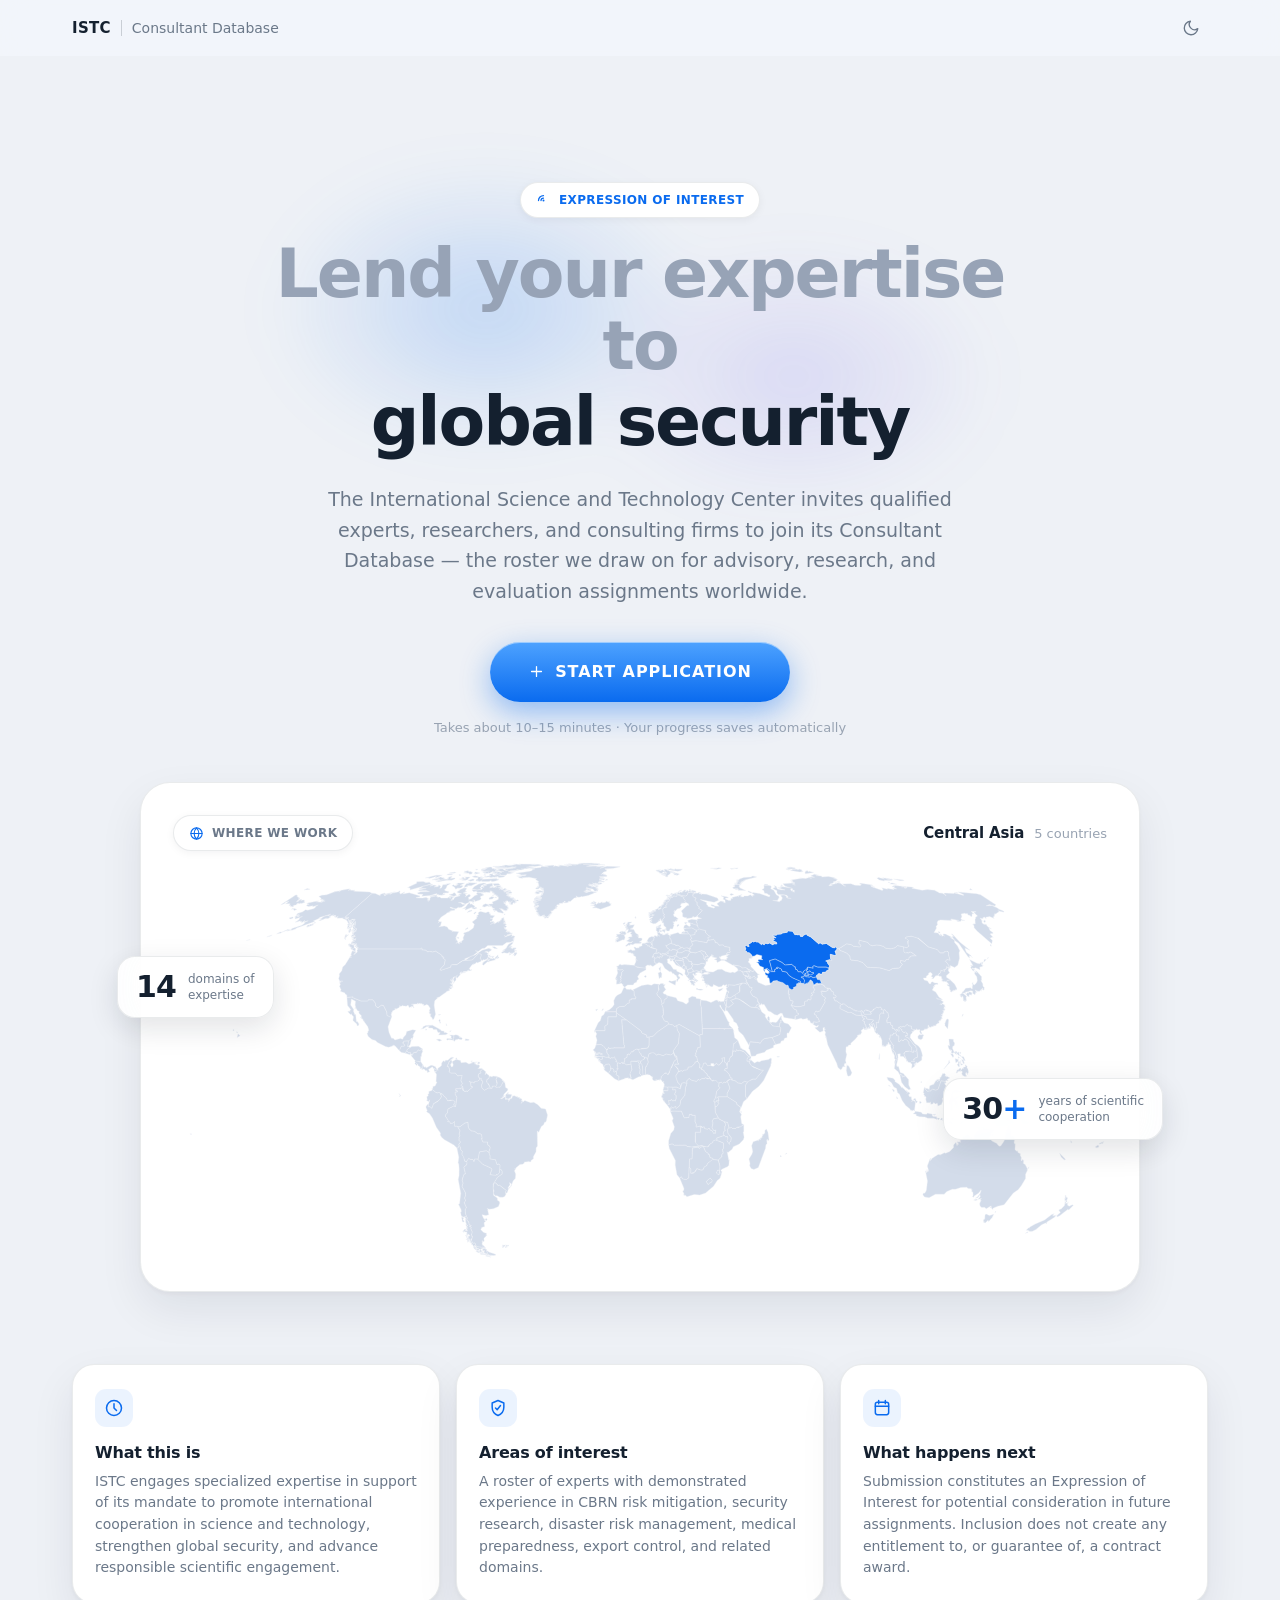
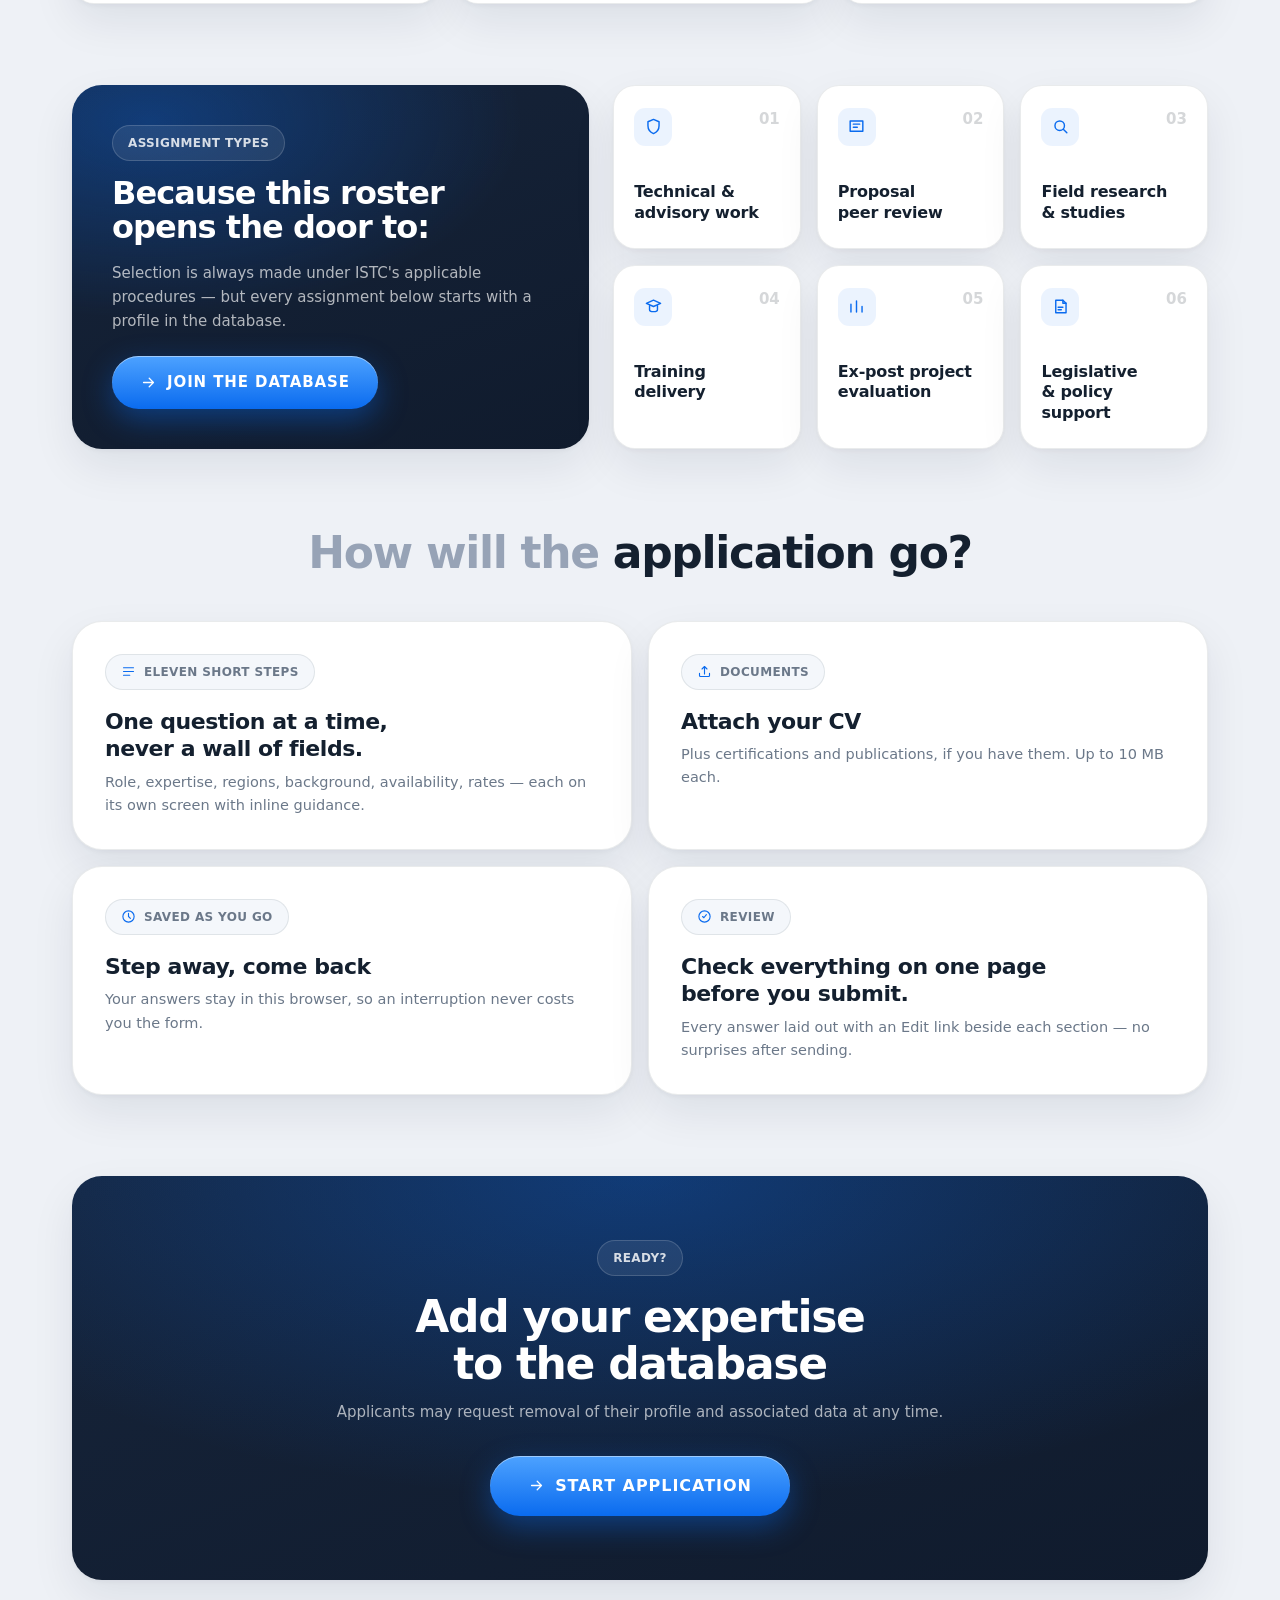
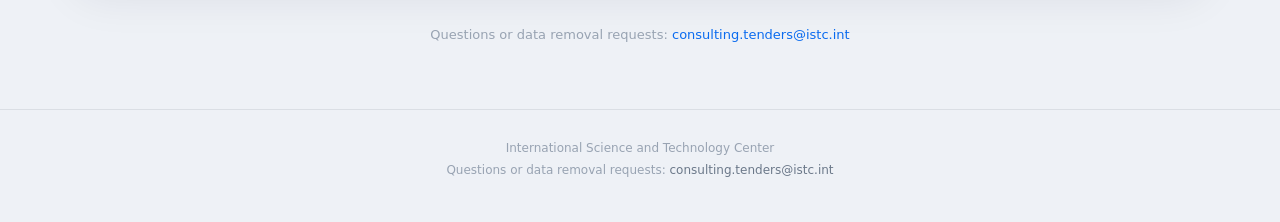
==== commit 1a81c072: "Show Crimea as Ukrainian territory Natural Earth's default admin-0 file draws de facto control, whic" ====
--- a/index.html
+++ b/index.html
@@ -9,7 +9,7 @@
   <link rel="icon" href="data:image/svg+xml,%3Csvg xmlns='http://www.w3.org/2000/svg' viewBox='0 0 64 64'%3E%3Crect width='64' height='64' rx='14' fill='%230a6bef'/%3E%3Ctext x='32' y='42' font-family='-apple-system,Helvetica,Arial' font-size='26' font-weight='700' fill='white' text-anchor='middle'%3EI%3C/text%3E%3C/svg%3E" />
   <!-- ?v= is a cache-busting token: bump it on every deploy so returning
        visitors never run a stale mix of old CSS with new JS. -->
-  <link rel="stylesheet" href="styles.css?v=2026-08-10b" />
+  <link rel="stylesheet" href="styles.css?v=2026-08-10e" />
 </head>
 <body>
 
@@ -527,8 +527,7 @@
             <span class="field-label">Key Assignments / Achievements <span class="req" aria-hidden="true">*</span></span>
             <p class="field-hint">
               Add up to three (3) assignments or achievements from the last 5–7 years that best
-              demonstrate your expertise. For each one, include the title of the project, client /
-              organization, country, duration, your role, and a short description. The first one is required.
+              demonstrate your expertise. The first one is required.
             </p>
             <div id="assignmentsList" data-error-anchor="assignments"></div>
             <button type="button" class="btn-add" id="addAssignment">
@@ -726,12 +725,13 @@
     </p>
   </footer>
 
-  <script src="data.js?v=2026-08-10b"></script>
-  <script src="map-data.js?v=2026-08-10b"></script>
-  <script src="map.js?v=2026-08-10b"></script>
-  <script src="app.js?v=2026-08-10b"></script>
-  <!-- after app.js: it decorates the option cards app.js injects -->
-  <script src="icons.js?v=2026-08-10b"></script>
-  <script src="landing.js?v=2026-08-10b"></script>
+  <script src="data.js?v=2026-08-10e"></script>
+  <script src="map-data.js?v=2026-08-10e"></script>
+  <script src="map.js?v=2026-08-10e"></script>
+  <!-- before app.js so icon() is available while it renders; the DOM
+       wiring inside waits for DOMContentLoaded -->
+  <script src="icons.js?v=2026-08-10e"></script>
+  <script src="app.js?v=2026-08-10e"></script>
+  <script src="landing.js?v=2026-08-10e"></script>
 </body>
 </html>
--- a/styles.css
+++ b/styles.css
@@ -215,6 +215,9 @@
   scrollbar-width: none;
   scroll-behavior: smooth;
   -webkit-overflow-scrolling: touch;
+  /* Keeps a gutter when the browser scrolls a focused dot into view,
+     so the first/last chip is never sliced by the edge. */
+  scroll-padding-inline: 1.375rem;
 }
 
 .stepper-track::-webkit-scrollbar { display: none; }
@@ -281,8 +284,9 @@
 
 .step-dot-label { display: inline; }
 
-/* On narrow screens only the current step keeps its written label */
-@media (max-width: 720px) {
+/* Only show every written label when all eleven actually fit; otherwise keep
+   the labels for the current step alone so the strip never needs scrolling. */
+@media (max-width: 1200px) {
   .step-dot:not(.is-current) .step-dot-label { display: none; }
   .step-dot:not(.is-current) { padding-right: 0.375rem; }
 }
@@ -872,6 +876,70 @@
 
 .reveal.in { opacity: 1; transform: none; }
 
+/* ============================================================
+   Application palette
+
+   The landing page is marketing and carries the brighter identity
+   blue. The form itself is an official submission, so it runs on a
+   restrained navy: same structure, lower voltage. Scoping the tokens
+   to these ancestors re-colours every descendant — buttons, options,
+   the map, the stepper — without duplicating component rules.
+   ============================================================ */
+
+#eoiForm,
+.stepper,
+.step-success {
+  --accent: #204068;
+  --accent-2: #2f5b8f;
+  --accent-hover: #1a3557;
+  --accent-tint: rgba(32, 64, 104, 0.07);
+  --accent-tint-2: rgba(32, 64, 104, 0.13);
+  --focus-ring: 0 0 0 4px rgba(32, 64, 104, 0.25);
+  --glow: 0 4px 14px rgba(32, 64, 104, 0.24);
+  --glow-strong: 0 8px 22px rgba(32, 64, 104, 0.3);
+  --success: #2c6e4b;
+  --map-land: #dbe1ea;
+}
+
+:root[data-theme="dark"] #eoiForm,
+:root[data-theme="dark"] .stepper,
+:root[data-theme="dark"] .step-success {
+  --accent: #7ea6d4;
+  --accent-2: #9dbde3;
+  --accent-hover: #93b5df;
+  --accent-tint: rgba(126, 166, 212, 0.14);
+  --accent-tint-2: rgba(126, 166, 212, 0.22);
+  --focus-ring: 0 0 0 4px rgba(126, 166, 212, 0.3);
+  --glow: 0 4px 14px rgba(126, 166, 212, 0.22);
+  --glow-strong: 0 8px 22px rgba(126, 166, 212, 0.28);
+  --success: #4bb47a;
+  --map-land: #2b3a55;
+}
+
+/* Quieter buttons in the form: flat navy, sentence case, no showroom gloss */
+#eoiForm .btn-glow {
+  background: var(--accent);
+  text-transform: none;
+  letter-spacing: 0.005em;
+  font-weight: 600;
+  box-shadow: var(--glow);
+}
+
+#eoiForm .btn-glow:hover {
+  background: var(--accent-hover);
+  box-shadow: var(--glow-strong);
+  transform: none;
+}
+
+#eoiForm .btn-glow:active { transform: scale(0.98); }
+
+#eoiForm .segment:has(input:checked) span,
+#eoiForm .option:has(input:checked) .option-ico,
+.stepper .step-dot.is-current .step-dot-num {
+  background: var(--accent);
+  box-shadow: none;
+}
+
 /* ============ Form steps ============ */
 
 .step { padding-top: clamp(2rem, 5vh, 3.5rem); }
@@ -1561,10 +1629,43 @@
 .assignment-remove:hover { background: var(--danger-tint); }
 .assignment-remove:focus-visible { outline: none; box-shadow: var(--focus-ring); }
 
+.assignment-grid {
+  display: grid;
+  grid-template-columns: 1fr 1fr;
+  gap: 0.875rem 1rem;
+}
+
+@media (max-width: 620px) {
+  .assignment-grid { grid-template-columns: 1fr; }
+}
+
+.a-span { grid-column: 1 / -1; }
+
+.sub-label {
+  display: block;
+  font-size: 0.8125rem;
+  font-weight: 600;
+  color: var(--text-secondary);
+  margin-bottom: 0.375rem;
+}
+
+.text-input-sm {
+  font-size: 0.9375rem;
+  padding: 0.625rem 0.875rem;
+  background: var(--surface);
+}
+
+.text-input-sm.has-ico { padding-left: 2.5rem; }
+.a-field .input-ico { left: 0.8125rem; width: 1rem; height: 1rem; }
+
+/* Native month controls: keep the picker glyph from colliding with our own */
+.a-field input[type="month"] { padding-right: 0.5rem; }
+.a-field input[type="month"]::-webkit-calendar-picker-indicator { opacity: 0.45; cursor: pointer; }
+
 .assignment-text {
   font-size: 0.9375rem;
   background: var(--surface);
-  min-height: 6.5rem;
+  min-height: 5.5rem;
   resize: vertical;
   line-height: 1.55;
 }
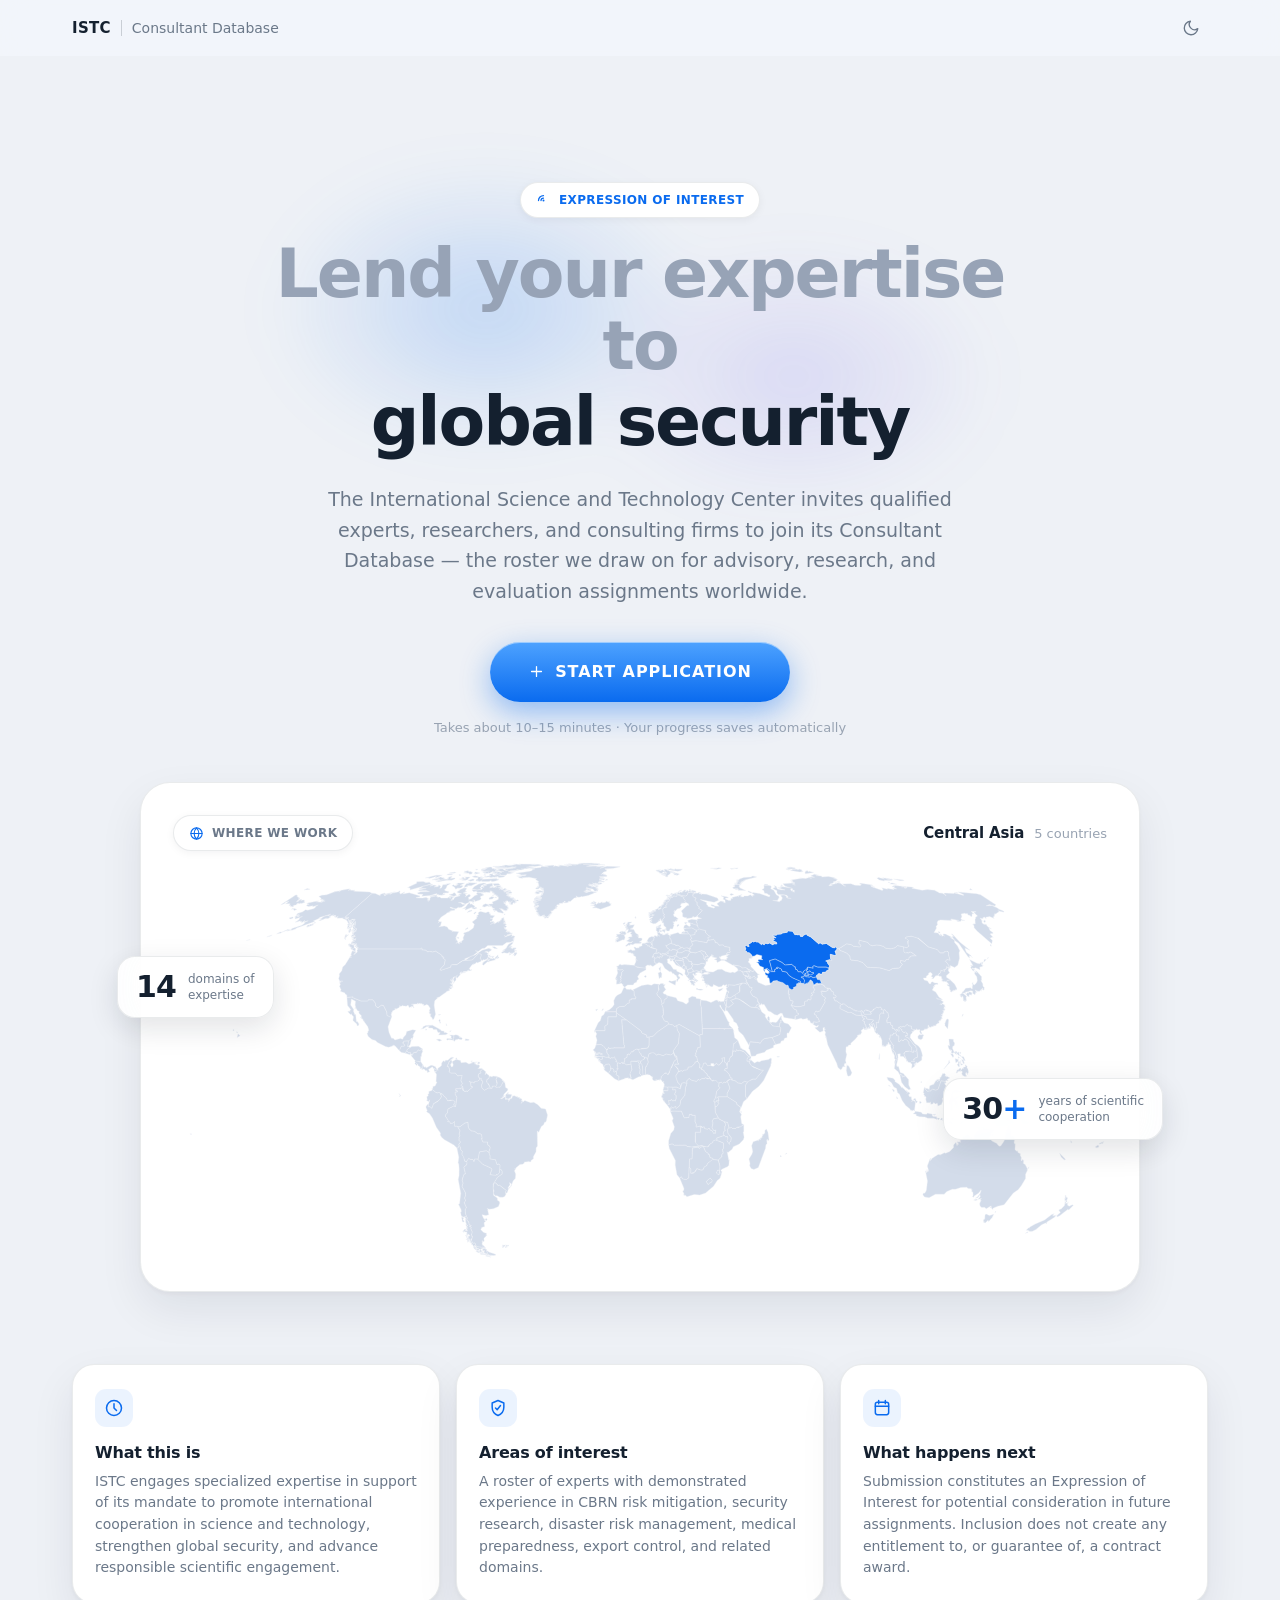
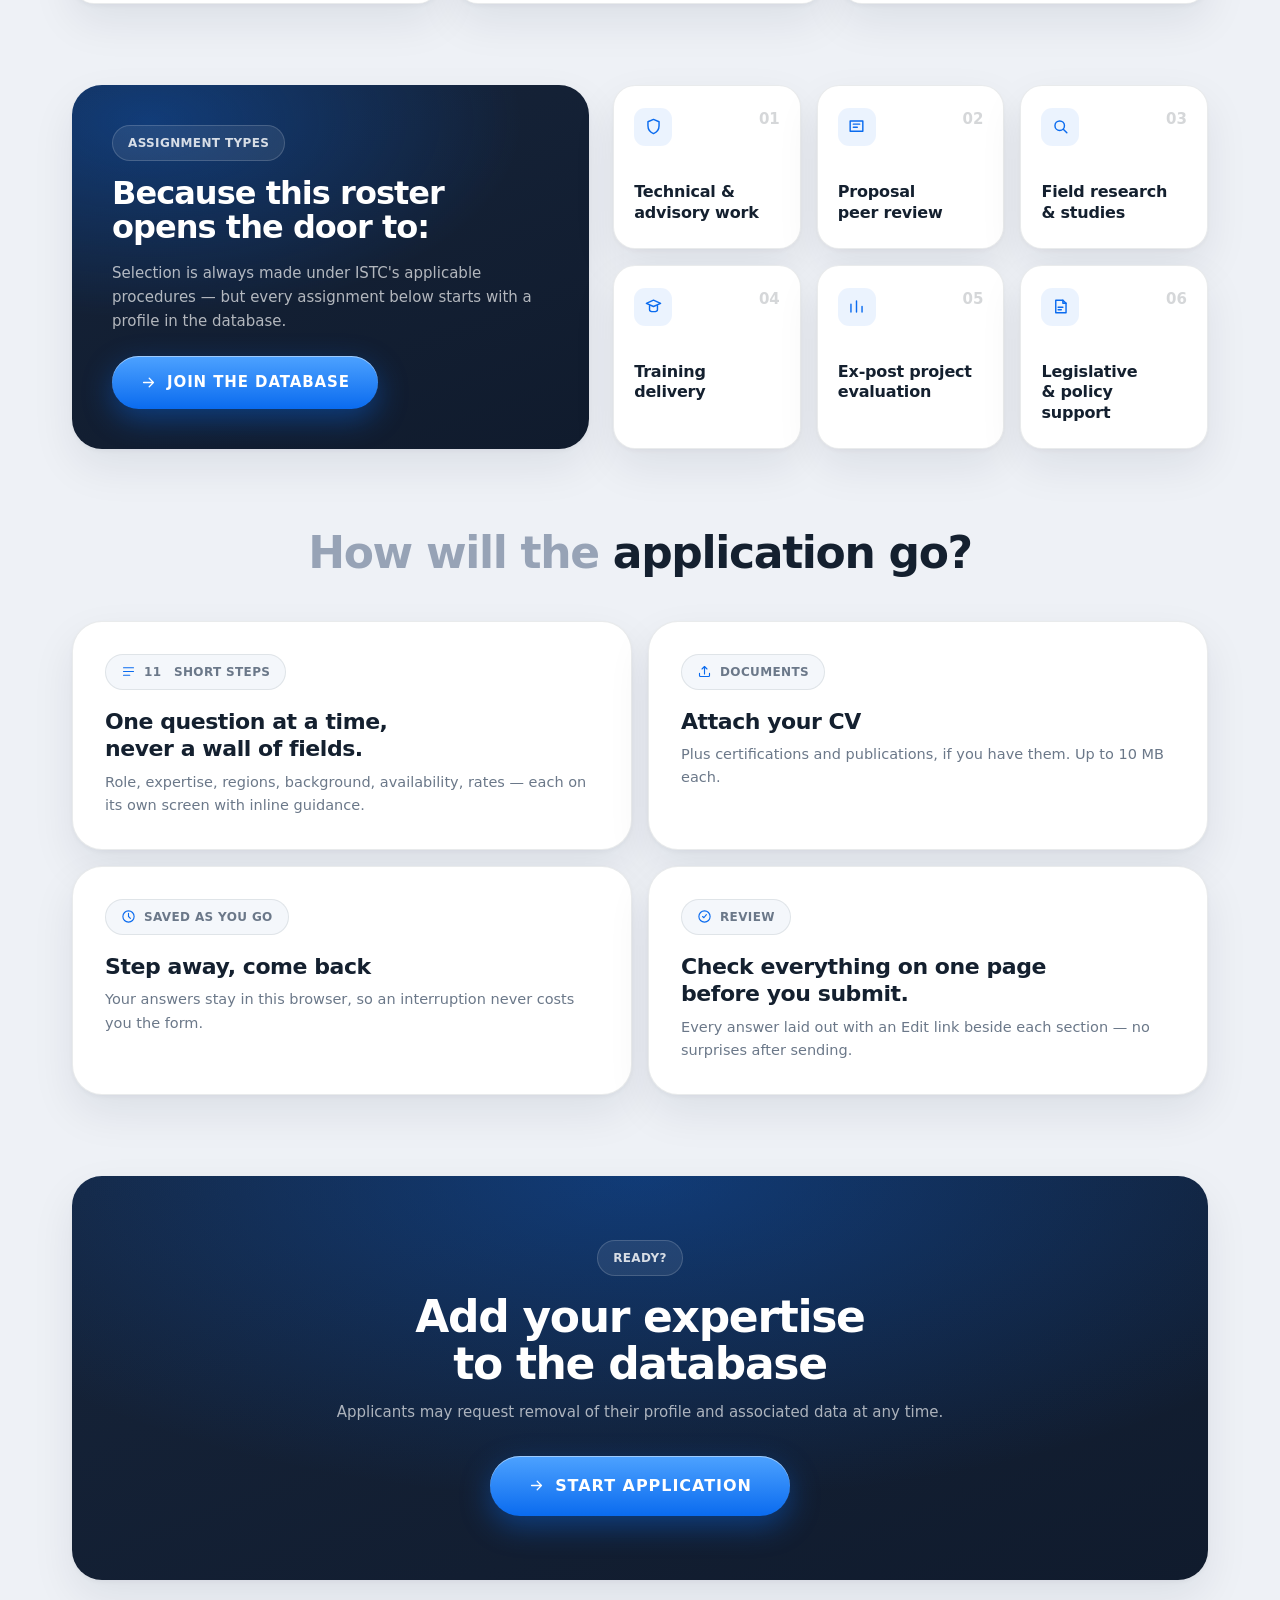
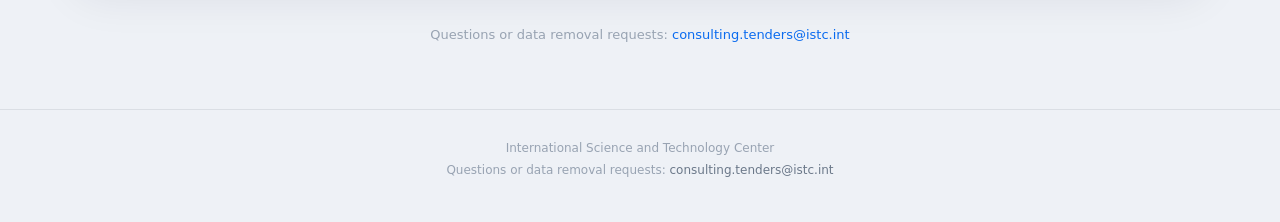
==== commit a925bfa7: "Fix stale country-map UI after draft restore; derive landing counts from schema - setSelection() rep" ====
--- a/index.html
+++ b/index.html
@@ -9,7 +9,7 @@
   <link rel="icon" href="data:image/svg+xml,%3Csvg xmlns='http://www.w3.org/2000/svg' viewBox='0 0 64 64'%3E%3Crect width='64' height='64' rx='14' fill='%230a6bef'/%3E%3Ctext x='32' y='42' font-family='-apple-system,Helvetica,Arial' font-size='26' font-weight='700' fill='white' text-anchor='middle'%3EI%3C/text%3E%3C/svg%3E" />
   <!-- ?v= is a cache-busting token: bump it on every deploy so returning
        visitors never run a stale mix of old CSS with new JS. -->
-  <link rel="stylesheet" href="styles.css?v=2026-08-10e" />
+  <link rel="stylesheet" href="styles.css?v=2026-08-10i" />
 </head>
 <body>
 
@@ -83,7 +83,7 @@
         </div>
         <div class="map-stage" id="showcaseMap"></div>
         <div class="map-float map-float-a">
-          <span class="map-float-num">14</span>
+          <span class="map-float-num" data-schema-stat="expertise-options">14</span>
           <span class="map-float-label">domains of<br />expertise</span>
         </div>
         <div class="map-float map-float-b">
@@ -192,7 +192,7 @@
           <article class="how-card how-card-wide">
             <span class="pill">
               <svg viewBox="0 0 24 24" fill="none" stroke="currentColor" stroke-width="1.8" stroke-linecap="round" stroke-linejoin="round" aria-hidden="true"><path d="M4 6h16M4 12h16M4 18h10"/></svg>
-              Eleven short steps
+              <span data-schema-stat="steps">11</span>&nbsp;short steps
             </span>
             <h3>One question at a time,<br />never a wall of fields.</h3>
             <p>Role, expertise, regions, background, availability, rates — each on its own screen with inline guidance.</p>
@@ -243,456 +243,8 @@
       </p>
     </section>
 
-    <form id="eoiForm" novalidate>
-
-      <!-- ============ STEP 1 · APPLICATION TYPE ============ -->
-      <section class="step" data-step="1" hidden>
-        <div class="step-card">
-          <h2 class="step-title" tabindex="-1">Application Type</h2>
-          <p class="step-subtitle">Tell us how you would like to work with ISTC.</p>
-
-          <fieldset class="field">
-            <legend class="field-label">Role <span class="req" aria-hidden="true">*</span></legend>
-            <div class="option-group" data-error-anchor="role">
-              <label class="option">
-                <input type="radio" name="role" value="Consultant (Technical / Advisory Assignments)" />
-                <span class="option-check" aria-hidden="true"></span>
-                <span class="option-body">
-                  <span class="option-title">Consultant</span>
-                  <span class="option-desc">Technical / advisory assignments</span>
-                </span>
-              </label>
-              <label class="option">
-                <input type="radio" name="role" value="Peer reviewer (Proposal / Project Evaluation)" />
-                <span class="option-check" aria-hidden="true"></span>
-                <span class="option-body">
-                  <span class="option-title">Peer reviewer</span>
-                  <span class="option-desc">Proposal / project evaluation</span>
-                </span>
-              </label>
-              <label class="option">
-                <input type="radio" name="role" value="Researcher (research, implementation, training, and evaluation)" />
-                <span class="option-check" aria-hidden="true"></span>
-                <span class="option-body">
-                  <span class="option-title">Researcher</span>
-                  <span class="option-desc">Research, implementation, training, and evaluation</span>
-                </span>
-              </label>
-            </div>
-            <p class="field-error" data-error-for="role" role="alert" hidden></p>
-          </fieldset>
-
-          <fieldset class="field">
-            <legend class="field-label">Legal Status <span class="req" aria-hidden="true">*</span></legend>
-            <div class="option-group option-group-row" data-error-anchor="legalStatus">
-              <label class="option">
-                <input type="radio" name="legalStatus" value="Individual Consultant" />
-                <span class="option-check" aria-hidden="true"></span>
-                <span class="option-body">
-                  <span class="option-title">Individual</span>
-                  <span class="option-desc">Individual consultant</span>
-                </span>
-              </label>
-              <label class="option">
-                <input type="radio" name="legalStatus" value="Consulting Firm / Organization" />
-                <span class="option-check" aria-hidden="true"></span>
-                <span class="option-body">
-                  <span class="option-title">Firm</span>
-                  <span class="option-desc">Consulting firm / organization</span>
-                </span>
-              </label>
-            </div>
-            <p class="field-error" data-error-for="legalStatus" role="alert" hidden></p>
-          </fieldset>
-        </div>
-      </section>
-
-      <!-- ============ STEP 2 · GENERAL INFORMATION ============ -->
-      <section class="step" data-step="2" hidden>
-        <div class="step-card">
-          <h2 class="step-title" tabindex="-1">General Information</h2>
-          <p class="step-subtitle">How can we reach you?</p>
-
-          <div class="field" id="orgNameField" hidden>
-            <label class="field-label" for="orgName">Organization Name <span class="req" aria-hidden="true">*</span></label>
-            <input class="text-input" type="text" id="orgName" name="orgName" autocomplete="organization" />
-            <p class="field-error" data-error-for="orgName" role="alert" hidden></p>
-          </div>
-
-          <div class="field">
-            <label class="field-label" for="fullName" id="fullNameLabel">Full Name <span class="req" aria-hidden="true">*</span></label>
-            <input class="text-input" type="text" id="fullName" name="fullName" autocomplete="name" />
-            <p class="field-error" data-error-for="fullName" role="alert" hidden></p>
-          </div>
-
-          <div class="field-row">
-            <div class="field">
-              <label class="field-label" for="nationality">Nationality <span class="req" aria-hidden="true">*</span></label>
-              <input class="text-input" type="text" id="nationality" name="nationality" autocomplete="off" placeholder="Start typing…" />
-              <p class="field-error" data-error-for="nationality" role="alert" hidden></p>
-            </div>
-            <div class="field">
-              <label class="field-label" for="countryResidence">Country of Residence <span class="req" aria-hidden="true">*</span></label>
-              <input class="text-input" type="text" id="countryResidence" name="countryResidence" autocomplete="off" placeholder="Start typing…" />
-              <p class="field-error" data-error-for="countryResidence" role="alert" hidden></p>
-            </div>
-          </div>
-
-          <div class="field-row">
-            <div class="field">
-              <label class="field-label" for="email">Email Address <span class="req" aria-hidden="true">*</span></label>
-              <input class="text-input" type="email" id="email" name="email" autocomplete="email" inputmode="email" />
-              <p class="field-error" data-error-for="email" role="alert" hidden></p>
-            </div>
-            <div class="field">
-              <label class="field-label" for="phone">Phone Number <span class="req" aria-hidden="true">*</span></label>
-              <input class="text-input" type="tel" id="phone" name="phone" autocomplete="tel" inputmode="tel" placeholder="+1 234 567 8900" />
-              <p class="field-error" data-error-for="phone" role="alert" hidden></p>
-            </div>
-          </div>
-        </div>
-      </section>
-
-      <!-- ============ STEP 3 · SUPPORTING DOCUMENTS ============ -->
-      <section class="step" data-step="3" hidden>
-        <div class="step-card">
-          <h2 class="step-title" tabindex="-1">Supporting Documents</h2>
-          <p class="step-subtitle">PDF or Word documents, one file each, up to 10 MB.</p>
-
-          <div class="field">
-            <span class="field-label" id="cvLabel">Curriculum Vitae <span class="req" aria-hidden="true">*</span></span>
-            <div class="dropzone" data-file-key="cv" tabindex="0" role="button" aria-labelledby="cvLabel" aria-describedby="cvHint">
-              <input type="file" accept=".pdf,.doc,.docx,.rtf,.odt,.txt" hidden />
-              <div class="dropzone-empty">
-                <svg class="dropzone-icon" viewBox="0 0 24 24" fill="none" stroke="currentColor" stroke-width="1.6" stroke-linecap="round" stroke-linejoin="round" aria-hidden="true"><path d="M12 16V4m0 0l-4 4m4-4l4 4"/><path d="M4 15v3.5A1.5 1.5 0 0 0 5.5 20h13a1.5 1.5 0 0 0 1.5-1.5V15"/></svg>
-                <span class="dropzone-text"><strong>Choose a file</strong> or drag it here</span>
-                <span class="dropzone-hint" id="cvHint">Max 10 MB</span>
-              </div>
-              <div class="file-chip" hidden>
-                <svg class="file-chip-icon" viewBox="0 0 24 24" fill="none" stroke="currentColor" stroke-width="1.6" stroke-linecap="round" stroke-linejoin="round" aria-hidden="true"><path d="M14 3H7a2 2 0 0 0-2 2v14a2 2 0 0 0 2 2h10a2 2 0 0 0 2-2V8z"/><path d="M14 3v5h5"/></svg>
-                <span class="file-chip-info">
-                  <span class="file-chip-name"></span>
-                  <span class="file-chip-size"></span>
-                </span>
-                <button type="button" class="file-chip-remove" aria-label="Remove file">
-                  <svg viewBox="0 0 24 24" fill="none" stroke="currentColor" stroke-width="2" stroke-linecap="round" aria-hidden="true"><path d="M6 6l12 12M18 6L6 18"/></svg>
-                </button>
-              </div>
-            </div>
-            <p class="field-error" data-error-for="cv" role="alert" hidden></p>
-          </div>
-
-          <div class="field">
-            <span class="field-label" id="certLabel">Relevant Certifications <span class="optional">Optional</span></span>
-            <div class="dropzone" data-file-key="certifications" tabindex="0" role="button" aria-labelledby="certLabel">
-              <input type="file" accept=".pdf,.doc,.docx,.rtf,.odt,.txt" hidden />
-              <div class="dropzone-empty">
-                <svg class="dropzone-icon" viewBox="0 0 24 24" fill="none" stroke="currentColor" stroke-width="1.6" stroke-linecap="round" stroke-linejoin="round" aria-hidden="true"><path d="M12 16V4m0 0l-4 4m4-4l4 4"/><path d="M4 15v3.5A1.5 1.5 0 0 0 5.5 20h13a1.5 1.5 0 0 0 1.5-1.5V15"/></svg>
-                <span class="dropzone-text"><strong>Choose a file</strong> or drag it here</span>
-                <span class="dropzone-hint">Max 10 MB</span>
-              </div>
-              <div class="file-chip" hidden>
-                <svg class="file-chip-icon" viewBox="0 0 24 24" fill="none" stroke="currentColor" stroke-width="1.6" stroke-linecap="round" stroke-linejoin="round" aria-hidden="true"><path d="M14 3H7a2 2 0 0 0-2 2v14a2 2 0 0 0 2 2h10a2 2 0 0 0 2-2V8z"/><path d="M14 3v5h5"/></svg>
-                <span class="file-chip-info">
-                  <span class="file-chip-name"></span>
-                  <span class="file-chip-size"></span>
-                </span>
-                <button type="button" class="file-chip-remove" aria-label="Remove file">
-                  <svg viewBox="0 0 24 24" fill="none" stroke="currentColor" stroke-width="2" stroke-linecap="round" aria-hidden="true"><path d="M6 6l12 12M18 6L6 18"/></svg>
-                </button>
-              </div>
-            </div>
-            <p class="field-error" data-error-for="certifications" role="alert" hidden></p>
-          </div>
-
-          <div class="field">
-            <span class="field-label" id="pubLabel">Publications <span class="optional">Optional</span></span>
-            <div class="dropzone" data-file-key="publications" tabindex="0" role="button" aria-labelledby="pubLabel">
-              <input type="file" accept=".pdf,.doc,.docx,.rtf,.odt,.txt" hidden />
-              <div class="dropzone-empty">
-                <svg class="dropzone-icon" viewBox="0 0 24 24" fill="none" stroke="currentColor" stroke-width="1.6" stroke-linecap="round" stroke-linejoin="round" aria-hidden="true"><path d="M12 16V4m0 0l-4 4m4-4l4 4"/><path d="M4 15v3.5A1.5 1.5 0 0 0 5.5 20h13a1.5 1.5 0 0 0 1.5-1.5V15"/></svg>
-                <span class="dropzone-text"><strong>Choose a file</strong> or drag it here</span>
-                <span class="dropzone-hint">Max 10 MB</span>
-              </div>
-              <div class="file-chip" hidden>
-                <svg class="file-chip-icon" viewBox="0 0 24 24" fill="none" stroke="currentColor" stroke-width="1.6" stroke-linecap="round" stroke-linejoin="round" aria-hidden="true"><path d="M14 3H7a2 2 0 0 0-2 2v14a2 2 0 0 0 2 2h10a2 2 0 0 0 2-2V8z"/><path d="M14 3v5h5"/></svg>
-                <span class="file-chip-info">
-                  <span class="file-chip-name"></span>
-                  <span class="file-chip-size"></span>
-                </span>
-                <button type="button" class="file-chip-remove" aria-label="Remove file">
-                  <svg viewBox="0 0 24 24" fill="none" stroke="currentColor" stroke-width="2" stroke-linecap="round" aria-hidden="true"><path d="M6 6l12 12M18 6L6 18"/></svg>
-                </button>
-              </div>
-            </div>
-            <p class="field-error" data-error-for="publications" role="alert" hidden></p>
-          </div>
-        </div>
-      </section>
-
-      <!-- ============ STEP 4 · AREA OF EXPERTISE ============ -->
-      <section class="step" data-step="4" hidden>
-        <div class="step-card">
-          <h2 class="step-title" tabindex="-1">Area of Expertise</h2>
-          <p class="step-subtitle">Select all areas that apply to your experience.</p>
-
-          <fieldset class="field">
-            <legend class="visually-hidden">Area of expertise</legend>
-            <div class="option-group option-grid" data-error-anchor="expertise">
-              <!-- options injected by app.js -->
-            </div>
-            <div class="field other-field" id="expertiseOtherField" hidden>
-              <label class="field-label" for="expertiseOther">Please specify</label>
-              <input class="text-input" type="text" id="expertiseOther" name="expertiseOther" />
-              <p class="field-error" data-error-for="expertiseOther" role="alert" hidden></p>
-            </div>
-            <p class="field-error" data-error-for="expertise" role="alert" hidden></p>
-          </fieldset>
-        </div>
-      </section>
-
-      <!-- ============ STEP 5 · TECHNICAL PROFILE ============ -->
-      <section class="step" data-step="5" hidden>
-        <div class="step-card step-card-wide">
-          <h2 class="step-title" tabindex="-1">Technical Profile</h2>
-          <p class="step-subtitle">Your experience at a glance.</p>
-
-          <fieldset class="field">
-            <legend class="field-label">Years of Relevant Experience <span class="req" aria-hidden="true">*</span></legend>
-            <div class="segmented" data-error-anchor="experience" role="radiogroup" aria-label="Years of relevant experience">
-              <label class="segment"><input type="radio" name="experience" value="3-5 years" /><span>3–5</span></label>
-              <label class="segment"><input type="radio" name="experience" value="5-10 years" /><span>5–10</span></label>
-              <label class="segment"><input type="radio" name="experience" value="10-15 years" /><span>10–15</span></label>
-              <label class="segment"><input type="radio" name="experience" value="15+ years" /><span>15+</span></label>
-            </div>
-            <p class="segmented-caption">years</p>
-            <p class="field-error" data-error-for="experience" role="alert" hidden></p>
-          </fieldset>
-
-          <div class="field" data-error-anchor="geography">
-            <span class="field-label">Geographic Experience <span class="req" aria-hidden="true">*</span></span>
-            <p class="field-hint">
-              Click countries on the map, or add a whole region at once. Search by name if it's
-              easier — everything you pick appears below the map.
-            </p>
-
-            <div class="picker">
-              <div class="picker-toolbar">
-                <div class="picker-search combo-anchor">
-                  <svg class="picker-search-icon" viewBox="0 0 24 24" fill="none" stroke="currentColor" stroke-width="1.8" stroke-linecap="round" aria-hidden="true"><circle cx="11" cy="11" r="6"/><path d="M20 20l-4.5-4.5"/></svg>
-                  <input type="text" id="countrySearch" placeholder="Search for a country…" autocomplete="off" aria-label="Search for a country to add" />
-                </div>
-                <button type="button" class="picker-clear" id="clearCountries" hidden>Clear all</button>
-              </div>
-
-              <div class="region-chips" id="regionChips"></div>
-
-              <div class="map-stage map-stage-picker" id="pickerMap"></div>
-
-              <div class="picker-footer">
-                <span class="picker-count" id="countryCount" aria-live="polite">No countries selected yet</span>
-              </div>
-              <div class="country-chips" id="countryChips"></div>
-            </div>
-            <p class="field-error" data-error-for="geography" role="alert" hidden></p>
-          </div>
-        </div>
-      </section>
-
-      <!-- ============ STEP 6 · PROFESSIONAL BACKGROUND ============ -->
-      <section class="step" data-step="6" hidden>
-        <div class="step-card">
-          <h2 class="step-title" tabindex="-1">Professional Background</h2>
-          <p class="step-subtitle">Tell us about your expertise in your own words.</p>
-
-          <div class="field">
-            <label class="field-label" for="languageInput">Languages <span class="req" aria-hidden="true">*</span></label>
-            <p class="field-hint">Start typing and pick from the list. Add as many as apply, then set your proficiency for each.</p>
-            <div class="text-input chip-field" id="languageField" data-error-anchor="languages">
-              <span id="languageChips"></span>
-              <input type="text" id="languageInput" placeholder="Type a language…" autocomplete="off" />
-            </div>
-            <p class="field-error" data-error-for="languages" role="alert" hidden></p>
-          </div>
-
-          <div class="field">
-            <label class="field-label" for="summary">Summary of Expertise and/or Research Experience <span class="req" aria-hidden="true">*</span></label>
-            <p class="field-hint">Minimum 500 words</p>
-            <textarea class="text-input textarea" id="summary" name="summary" rows="10"></textarea>
-            <div class="word-counter" id="summaryCounter" aria-live="polite">0 / 500 words</div>
-            <p class="field-error" data-error-for="summary" role="alert" hidden></p>
-          </div>
-
-          <div class="field">
-            <span class="field-label">Key Assignments / Achievements <span class="req" aria-hidden="true">*</span></span>
-            <p class="field-hint">
-              Add up to three (3) assignments or achievements from the last 5–7 years that best
-              demonstrate your expertise. The first one is required.
-            </p>
-            <div id="assignmentsList" data-error-anchor="assignments"></div>
-            <button type="button" class="btn-add" id="addAssignment">
-              <svg viewBox="0 0 24 24" fill="none" stroke="currentColor" stroke-width="2" stroke-linecap="round" aria-hidden="true"><path d="M12 5v14M5 12h14"/></svg>
-              Add another assignment
-            </button>
-            <p class="field-error" data-error-for="assignments" role="alert" hidden></p>
-          </div>
-        </div>
-      </section>
-
-      <!-- ============ STEP 7 · AVAILABILITY ============ -->
-      <section class="step" data-step="7" hidden>
-        <div class="step-card">
-          <h2 class="step-title" tabindex="-1">Availability</h2>
-          <p class="step-subtitle">What kinds of assignments can you take on? Select all that apply.</p>
-
-          <fieldset class="field">
-            <legend class="visually-hidden">Availability</legend>
-            <div class="option-group" data-error-anchor="availability">
-              <label class="option">
-                <input type="checkbox" name="availability" value="Short-term assignments (<3 months)" />
-                <span class="option-check option-check-square" aria-hidden="true"></span>
-                <span class="option-body"><span class="option-title">Short-term assignments</span><span class="option-desc">Under 3 months</span></span>
-              </label>
-              <label class="option">
-                <input type="checkbox" name="availability" value="Medium-term (3-12 months)" />
-                <span class="option-check option-check-square" aria-hidden="true"></span>
-                <span class="option-body"><span class="option-title">Medium-term</span><span class="option-desc">3–12 months</span></span>
-              </label>
-              <label class="option">
-                <input type="checkbox" name="availability" value="Long-term (>12 months)" />
-                <span class="option-check option-check-square" aria-hidden="true"></span>
-                <span class="option-body"><span class="option-title">Long-term</span><span class="option-desc">Over 12 months</span></span>
-              </label>
-              <label class="option">
-                <input type="checkbox" name="availability" value="Remote only" />
-                <span class="option-check option-check-square" aria-hidden="true"></span>
-                <span class="option-body"><span class="option-title">Remote only</span></span>
-              </label>
-              <label class="option">
-                <input type="checkbox" name="availability" value="Field-based assignments possible" />
-                <span class="option-check option-check-square" aria-hidden="true"></span>
-                <span class="option-body"><span class="option-title">Field-based assignments possible</span></span>
-              </label>
-            </div>
-            <p class="field-error" data-error-for="availability" role="alert" hidden></p>
-          </fieldset>
-        </div>
-      </section>
-
-      <!-- ============ STEP 8 · RATES ============ -->
-      <section class="step" data-step="8" hidden>
-        <div class="step-card">
-          <h2 class="step-title" tabindex="-1">Proposed Rate</h2>
-          <p class="step-subtitle">Please indicate your proposed all-inclusive rates in EUR.</p>
-
-          <div class="field-row">
-            <div class="field">
-              <label class="field-label" for="dailyRate">Daily rate <span class="req" aria-hidden="true">*</span></label>
-              <div class="rate-input">
-                <span class="rate-prefix" aria-hidden="true">€</span>
-                <input class="text-input" type="number" id="dailyRate" name="dailyRate" min="0" step="10" inputmode="numeric" placeholder="0" />
-                <span class="rate-suffix" aria-hidden="true">/ day</span>
-              </div>
-              <p class="field-error" data-error-for="dailyRate" role="alert" hidden></p>
-            </div>
-            <div class="field">
-              <label class="field-label" for="hourlyRate">Hourly rate <span class="req" aria-hidden="true">*</span></label>
-              <div class="rate-input">
-                <span class="rate-prefix" aria-hidden="true">€</span>
-                <input class="text-input" type="number" id="hourlyRate" name="hourlyRate" min="0" step="5" inputmode="numeric" placeholder="0" />
-                <span class="rate-suffix" aria-hidden="true">/ hour</span>
-              </div>
-              <p class="field-error" data-error-for="hourlyRate" role="alert" hidden></p>
-            </div>
-          </div>
-          <p class="field-hint rate-hint" id="rateHint" hidden></p>
-        </div>
-      </section>
-
-      <!-- ============ STEP 9 · PREVIOUS COLLABORATION ============ -->
-      <section class="step" data-step="9" hidden>
-        <div class="step-card">
-          <h2 class="step-title" tabindex="-1">Previous Collaboration</h2>
-          <p class="step-subtitle">Have you worked with ISTC before?</p>
-
-          <fieldset class="field">
-            <legend class="visually-hidden">Previous work with ISTC</legend>
-            <div class="option-group option-group-row" data-error-anchor="previousWork">
-              <label class="option">
-                <input type="radio" name="previousWork" value="No" />
-                <span class="option-check" aria-hidden="true"></span>
-                <span class="option-body"><span class="option-title">No</span></span>
-              </label>
-              <label class="option">
-                <input type="radio" name="previousWork" value="Yes" />
-                <span class="option-check" aria-hidden="true"></span>
-                <span class="option-body"><span class="option-title">Yes</span></span>
-              </label>
-            </div>
-            <div class="field other-field" id="referenceField" hidden>
-              <label class="field-label" for="referenceNumber">Assignment reference number <span class="req" aria-hidden="true">*</span></label>
-              <input class="text-input" type="text" id="referenceNumber" name="referenceNumber" />
-              <p class="field-error" data-error-for="referenceNumber" role="alert" hidden></p>
-            </div>
-            <p class="field-error" data-error-for="previousWork" role="alert" hidden></p>
-          </fieldset>
-        </div>
-      </section>
-
-      <!-- ============ STEP 10 · DECLARATIONS ============ -->
-      <section class="step" data-step="10" hidden>
-        <div class="step-card">
-          <h2 class="step-title" tabindex="-1">Declarations</h2>
-          <p class="step-subtitle">Please read and confirm the statements below.</p>
-
-          <div class="declaration">
-            <h3 class="declaration-title">Conflict of Interest</h3>
-            <p class="declaration-text">
-              I declare that the information provided is accurate and complete. I agree to inform ISTC
-              of any potential conflicts of interest related to future assignments.
-            </p>
-            <label class="option option-agree" data-error-anchor="conflictAgree">
-              <input type="checkbox" name="conflictAgree" value="I agree" />
-              <span class="option-check option-check-square" aria-hidden="true"></span>
-              <span class="option-body"><span class="option-title">I agree</span></span>
-            </label>
-            <p class="field-error" data-error-for="conflictAgree" role="alert" hidden></p>
-          </div>
-
-          <div class="declaration">
-            <h3 class="declaration-title">Data Protection &amp; Disclaimer</h3>
-            <p class="declaration-text">
-              Submission of this form constitutes an Expression of Interest for inclusion in the ISTC
-              Consultant Database. Inclusion in the database does not create any entitlement to, or
-              guarantee of, a consultancy contract. Consultant selection shall be conducted in
-              accordance with ISTC's applicable procedures and approval requirements.
-            </p>
-            <label class="option option-agree" data-error-anchor="dataAgree">
-              <input type="checkbox" name="dataAgree" value="I acknowledge and agree" />
-              <span class="option-check option-check-square" aria-hidden="true"></span>
-              <span class="option-body"><span class="option-title">I acknowledge and agree</span></span>
-            </label>
-            <p class="field-error" data-error-for="dataAgree" role="alert" hidden></p>
-          </div>
-        </div>
-      </section>
-
-      <!-- ============ STEP 11 · REVIEW ============ -->
-      <section class="step" data-step="11" hidden>
-        <div class="step-card">
-          <h2 class="step-title" tabindex="-1">Review &amp; Submit</h2>
-          <p class="step-subtitle">Please check your answers before submitting.</p>
-          <div id="reviewContent"></div>
-          <p class="field-error" id="submitError" role="alert" hidden></p>
-        </div>
-      </section>
-
-      <!-- ============ NAV ============ -->
-      <div class="step-nav" id="stepNav" hidden>
-        <button type="button" class="btn btn-ghost" id="backBtn">Back</button>
-        <button type="button" class="btn btn-glow" id="nextBtn">Continue</button>
-      </div>
-    </form>
+    <!-- Steps are rendered from schema.js by render.js — edit them in admin.html -->
+    <form id="eoiForm" novalidate></form>
 
     <!-- ============ SUCCESS ============ -->
     <section class="step step-success" data-step="success" hidden>
@@ -708,6 +260,10 @@
           Your Expression of Interest has been received. ISTC will contact you should a suitable
           assignment arise. Inclusion in the Consultant Database does not guarantee a contract award.
         </p>
+        <div class="success-downloads" id="successDownloads">
+          <button type="button" class="download-btn" data-download="pdf">Save as PDF</button>
+          <button type="button" class="download-btn" data-download="xlsx">Download Excel</button>
+        </div>
         <p class="success-text success-text-small">
           You may request removal of your profile at any time by writing to
           <a href="mailto:consulting.tenders@istc.int">consulting.tenders@istc.int</a>.
@@ -725,13 +281,17 @@
     </p>
   </footer>
 
-  <script src="data.js?v=2026-08-10e"></script>
-  <script src="map-data.js?v=2026-08-10e"></script>
-  <script src="map.js?v=2026-08-10e"></script>
-  <!-- before app.js so icon() is available while it renders; the DOM
-       wiring inside waits for DOMContentLoaded -->
-  <script src="icons.js?v=2026-08-10e"></script>
-  <script src="app.js?v=2026-08-10e"></script>
-  <script src="landing.js?v=2026-08-10e"></script>
+  <!-- Order matters: schema + icons + map must exist before render.js builds
+       the form, and app.js wires the rendered DOM. -->
+  <script src="form-schema.js?v=2026-08-10i"></script>
+  <script src="schema.js?v=2026-08-10i"></script>
+  <script src="data.js?v=2026-08-10i"></script>
+  <script src="map-data.js?v=2026-08-10i"></script>
+  <script src="map.js?v=2026-08-10i"></script>
+  <script src="icons.js?v=2026-08-10i"></script>
+  <script src="render.js?v=2026-08-10i"></script>
+  <script src="export.js?v=2026-08-10i"></script>
+  <script src="app.js?v=2026-08-10i"></script>
+  <script src="landing.js?v=2026-08-10i"></script>
 </body>
 </html>
--- a/styles.css
+++ b/styles.css
@@ -974,6 +974,20 @@
 
 /* ============ Fields ============ */
 
+/* Questions flow full width unless the schema marks them `half`. */
+.step-questions {
+  display: grid;
+  grid-template-columns: 1fr 1fr;
+  column-gap: 1.25rem;
+}
+
+.step-questions > .field { grid-column: 1 / -1; }
+.step-questions > .field.q-half { grid-column: span 1; }
+
+@media (max-width: 560px) {
+  .step-questions > .field.q-half { grid-column: 1 / -1; }
+}
+
 .field { margin-bottom: 1.75rem; border: 0; }
 .field:last-child { margin-bottom: 0; }
 
@@ -1750,6 +1764,49 @@
 
 .review-warn-link:hover { background: var(--danger-tint); }
 .review-warn-link:focus-visible { outline: none; box-shadow: var(--focus-ring); }
+
+/* Download buttons (review + success) */
+
+.review-downloads {
+  border-top: 1px solid var(--separator);
+  margin-top: 0.5rem;
+  padding-top: 1.125rem;
+}
+
+.review-downloads-label {
+  display: block;
+  font-size: 0.75rem;
+  font-weight: 700;
+  text-transform: uppercase;
+  letter-spacing: 0.06em;
+  color: var(--text-tertiary);
+  margin-bottom: 0.625rem;
+}
+
+.review-downloads-row,
+.success-downloads { display: flex; flex-wrap: wrap; gap: 0.5rem; }
+.success-downloads { justify-content: center; margin: 0 0 1.5rem; }
+
+.download-btn {
+  display: inline-flex;
+  align-items: center;
+  gap: 0.4375rem;
+  font: inherit;
+  font-size: 0.875rem;
+  font-weight: 600;
+  color: var(--accent);
+  background: var(--surface);
+  border: 1px solid var(--separator);
+  border-radius: 999px;
+  padding: 0.5rem 1rem;
+  cursor: pointer;
+  transition: border-color 150ms var(--ease-out), background 150ms var(--ease-out), transform 120ms var(--ease-out);
+}
+
+.download-btn .ico { width: 1rem; height: 1rem; }
+.download-btn:hover { border-color: var(--accent); background: var(--accent-tint); }
+.download-btn:active { transform: scale(0.97); }
+.download-btn:focus-visible { outline: none; box-shadow: var(--focus-ring); }
 
 .review-group { border-top: 1px solid var(--separator); padding: 1.125rem 0; }
 .review-group:first-child { border-top: 0; padding-top: 0; }
